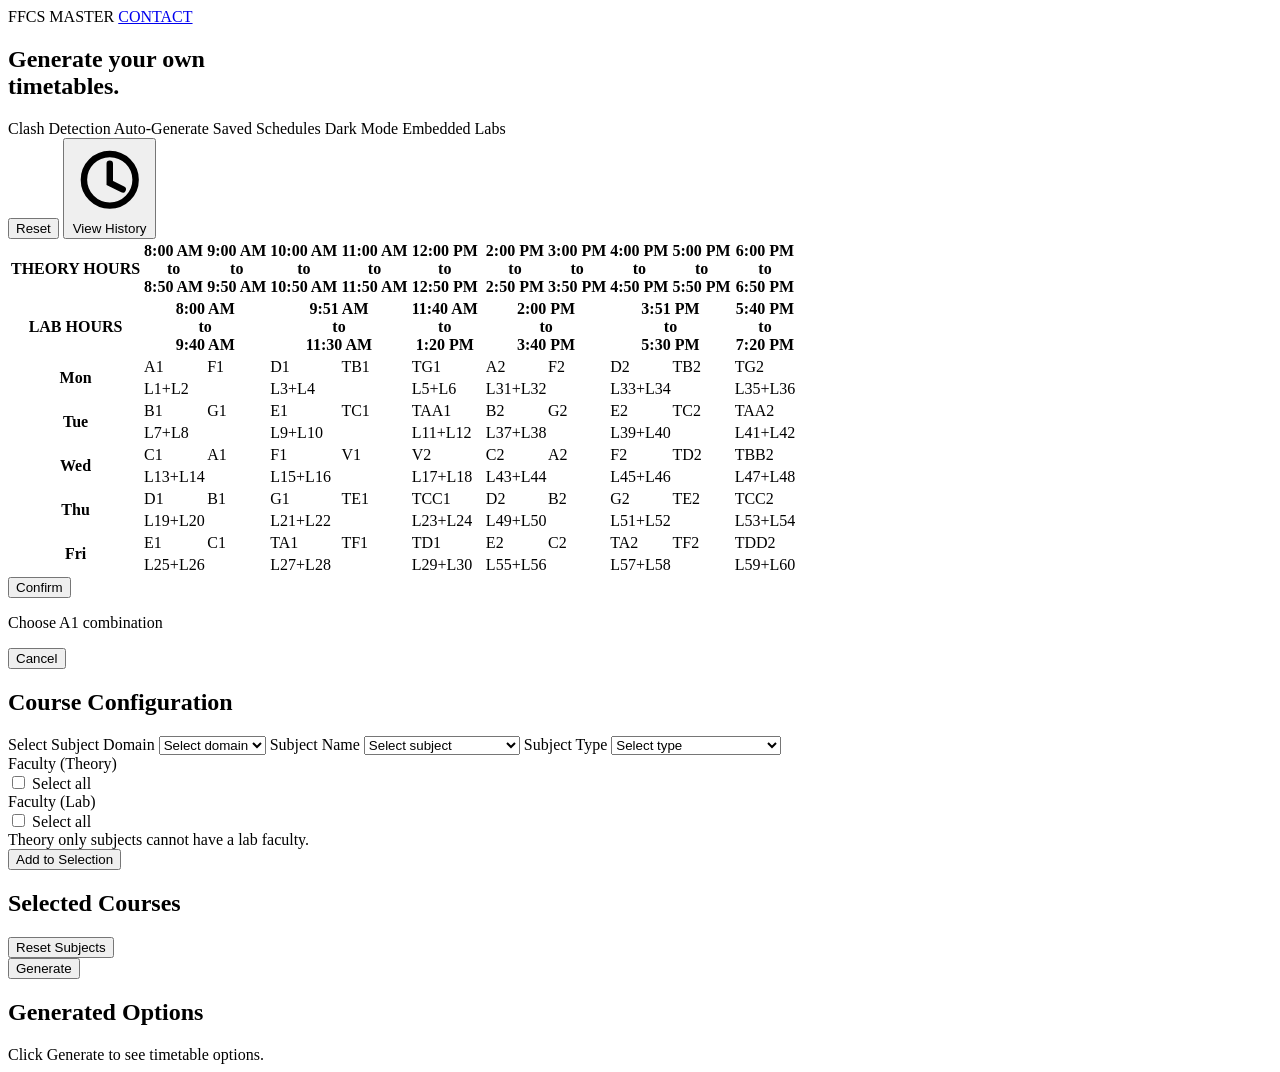
==== frontend/index.html @ deb3bd32 "Add initial HTML structure for timetable page" ====
<!DOCTYPE html>
<html lang="en">
<head>
    <meta charset="UTF-8">
    <meta name="viewport" content="width=device-width, initial-scale=1.0">
    <title>Timetable</title>
    <link rel="stylesheet" href="style.css">
</head>
<body>
    <main class="page">
        <section class="hero">
            <div class="hero-top">
                <span class="hero-brand">FFCS MASTER</span>
                <a class="hero-link" href="#">CONTACT</a>
            </div>
            <div class="hero-content">
                <h1>Generate your own<br>timetables.</h1>
            </div>
            <div class="hero-features">
                <span>Clash Detection</span>
                <span>Auto-Generate</span>
                <span>Saved Schedules</span>
                <span>Dark Mode</span>
                <span>Embedded Labs</span>
            </div>
        </section>
        
        <div class="timetable-section">
            <div class="controls top-controls">
            <button id="resetSelections" type="button">Reset</button>
            <button id="historyButton" type="button" class="history-btn">
                <span class="history-icon" aria-hidden="true">
                    <svg viewBox="0 0 24 24" role="img" aria-hidden="true">
                        <circle cx="12" cy="12" r="8" fill="none" stroke="currentColor" stroke-width="2"></circle>
                        <path d="M12 7v6l4 2" fill="none" stroke="currentColor" stroke-width="2" stroke-linecap="round"></path>
                    </svg>
                </span>
                View History
            </button>
        </div>
        <table class="timetable">
            <tr>
                <th class="day">THEORY HOURS</th>
                <th class="slot">8:00 AM<br>to<br>8:50 AM</th>
                <th class="slot">9:00 AM<br>to<br>9:50 AM</th>
                <th class="slot">10:00 AM<br>to<br>10:50 AM</th>
                <th class="slot">11:00 AM<br>to<br>11:50 AM</th>
                <th class="slot">12:00 PM<br>to<br>12:50 PM</th>
                <th class="break"></th>
                <th class="slot">2:00 PM<br>to<br>2:50 PM</th>
                <th class="slot">3:00 PM<br>to<br>3:50 PM</th>
                <th class="slot">4:00 PM<br>to<br>4:50 PM</th>
                <th class="slot">5:00 PM<br>to<br>5:50 PM</th>
                <th class="slot">6:00 PM<br>to<br>6:50 PM</th>
            </tr>
            <tr>
                <th class="day">LAB HOURS</th>
                <th class="slot" colspan="2">8:00 AM<br>to<br>9:40 AM</th>
                <th class="slot" colspan="2">9:51 AM<br>to<br>11:30 AM</th>
                <th class="slot">11:40 AM<br>to<br>1:20 PM</th>
                <th class="break"></th>
                <th class="slot" colspan="2">2:00 PM<br>to<br>3:40 PM</th>
                <th class="slot" colspan="2">3:51 PM<br>to<br>5:30 PM</th>
                <th class="slot">5:40 PM<br>to<br>7:20 PM</th>
            </tr>
            <tr>
                <th class="day" rowspan="2">Mon</th>
                <td class="slot theory-slot">A1</td>
                <td class="slot theory-slot">F1</td>
                <td class="slot theory-slot">D1</td>
                <td class="slot theory-slot">TB1</td>
                <td class="slot theory-slot">TG1</td>
                <td class="break"></td>
                <td class="slot theory-slot">A2</td>
                <td class="slot theory-slot">F2</td>
                <td class="slot theory-slot">D2</td>
                <td class="slot theory-slot">TB2</td>
                <td class="slot theory-slot">TG2</td>
            </tr>
            <tr>
                <td class="slot lab-slot" colspan="2">L1+L2</td>
                <td class="slot lab-slot" colspan="2">L3+L4</td>
                <td class="slot lab-slot">L5+L6</td>
                <td class="break"></td>
                <td class="slot lab-slot" colspan="2">L31+L32</td>
                <td class="slot lab-slot" colspan="2">L33+L34</td>
                <td class="slot lab-slot">L35+L36</td>
            </tr>
            <tr>
                <th class="day" rowspan="2">Tue</th>
                <td class="slot theory-slot">B1</td>
                <td class="slot theory-slot">G1</td>
                <td class="slot theory-slot">E1</td>
                <td class="slot theory-slot">TC1</td>
                <td class="slot theory-slot">TAA1</td>
                <td class="break"></td>
                <td class="slot theory-slot">B2</td>
                <td class="slot theory-slot">G2</td>
                <td class="slot theory-slot">E2</td>
                <td class="slot theory-slot">TC2</td>
                <td class="slot theory-slot">TAA2</td>
            </tr>
            <tr>
                <td class="slot lab-slot" colspan="2">L7+L8</td>
                <td class="slot lab-slot" colspan="2">L9+L10</td>
                <td class="slot lab-slot">L11+L12</td>
                <td class="break"></td>
                <td class="slot lab-slot" colspan="2">L37+L38</td>
                <td class="slot lab-slot" colspan="2">L39+L40</td>
                <td class="slot lab-slot">L41+L42</td>
            </tr>
            <tr>
                <th class="day" rowspan="2">Wed</th>
                <td class="slot theory-slot">C1</td>
                <td class="slot theory-slot">A1</td>
                <td class="slot theory-slot">F1</td>
                <td class="slot theory-slot">V1</td>
                <td class="slot theory-slot">V2</td>
                <td class="break"></td>
                <td class="slot theory-slot">C2</td>
                <td class="slot theory-slot">A2</td>
                <td class="slot theory-slot">F2</td>
                <td class="slot theory-slot">TD2</td>
                <td class="slot theory-slot">TBB2</td>
            </tr>
            <tr>
                <td class="slot lab-slot" colspan="2">L13+L14</td>
                <td class="slot lab-slot" colspan="2">L15+L16</td>
                <td class="slot lab-slot">L17+L18</td>
                <td class="break"></td>
                <td class="slot lab-slot" colspan="2">L43+L44</td>
                <td class="slot lab-slot" colspan="2">L45+L46</td>
                <td class="slot lab-slot">L47+L48</td>
            </tr>
            <tr>
                <th class="day" rowspan="2">Thu</th>
                <td class="slot theory-slot">D1</td>
                <td class="slot theory-slot">B1</td>
                <td class="slot theory-slot">G1</td>
                <td class="slot theory-slot">TE1</td>
                <td class="slot theory-slot">TCC1</td>
                <td class="break"></td>
                <td class="slot theory-slot">D2</td>
                <td class="slot theory-slot">B2</td>
                <td class="slot theory-slot">G2</td>
                <td class="slot theory-slot">TE2</td>
                <td class="slot theory-slot">TCC2</td>
            </tr>
            <tr>
                <td class="slot lab-slot" colspan="2">L19+L20</td>
                <td class="slot lab-slot" colspan="2">L21+L22</td>
                <td class="slot lab-slot">L23+L24</td>
                <td class="break"></td>
                <td class="slot lab-slot" colspan="2">L49+L50</td>
                <td class="slot lab-slot" colspan="2">L51+L52</td>
                <td class="slot lab-slot">L53+L54</td>
            </tr>
            <tr>
                <th class="day" rowspan="2">Fri</th>
                <td class="slot theory-slot">E1</td>
                <td class="slot theory-slot">C1</td>
                <td class="slot theory-slot">TA1</td>
                <td class="slot theory-slot">TF1</td>
                <td class="slot theory-slot">TD1</td>
                <td class="break"></td>
                <td class="slot theory-slot">E2</td>
                <td class="slot theory-slot">C2</td>
                <td class="slot theory-slot">TA2</td>
                <td class="slot theory-slot">TF2</td>
                <td class="slot theory-slot">TDD2</td>
            </tr>
            <tr>
                <td class="slot lab-slot" colspan="2">L25+L26</td>
                <td class="slot lab-slot" colspan="2">L27+L28</td>
                <td class="slot lab-slot">L29+L30</td>
                <td class="break"></td>
                <td class="slot lab-slot" colspan="2">L55+L56</td>
                <td class="slot lab-slot" colspan="2">L57+L58</td>
                <td class="slot lab-slot">L59+L60</td>
            </tr>
        </table>
        </div>
        <div class="controls">
            <button id="confirmSelections" type="button">Confirm</button>
        </div>
        <div id="slotChoiceMenu" class="slot-choice-menu hidden" aria-hidden="true">
            <p class="slot-choice-title">Choose A1 combination</p>
            <div id="slotChoiceOptions" class="slot-choice-options"></div>
            <button type="button" id="slotChoiceCancel" class="slot-choice-cancel">Cancel</button>
        </div>
        <section class="course-layout">
            <div class="course-panel">
                <h2 class="section-title">Course Configuration</h2>
                <div class="subject-row">
                    <label class="field">
                        <span>Select Subject Domain</span>
                        <select id="subjectDomain">
                            <option value="">Select domain</option>
                            <option value="CSE">SCOPE</option>
                            <!-- <option value="ECE">ECE - Electronics</option>
                            <option value="MATH">MATH - Mathematics</option>
                            <option value="HUM">HUM - Humanities</option> -->
                        </select>
                    </label>
                    <label class="field">
                        <span>Subject Name</span>
                        <select id="subjectName">
                            <option value="">Select subject</option>
                            <option value="Probability">Probability</option>
                            <option value="Computer Architecture">Computer Architecture</option>
                        <option value="MPMC">MPMC</option>
                        <option value="DAA">DAA</option>
                        </select>
                    </label>
                    <label class="field">
                        <span>Subject Type</span>
                        <select id="subjectType">
                            <option value="">Select type</option>
                            <option value="theory">Theory Only</option>
                            <option value="theory_lab">Theory + Lab</option>
                            <option value="integrated">Embedded Theory + Lab</option>
                        </select>
                    </label>
                    <div class="field">
                        <span>Faculty (Theory)</span>
                        <div class="faculty-select">
                            <label class="select-all">
                                <input type="checkbox" id="theorySelectAll">
                                Select all
                            </label>
                            <div id="facultyTheoryList" class="faculty-list"></div>
                        </div>
                    </div>
                    <div class="field">
                        <span>Faculty (Lab)</span>
                        <div class="faculty-select">
                            <label class="select-all">
                                <input type="checkbox" id="labSelectAll">
                                Select all
                            </label>
                            <div id="facultyLabList" class="faculty-list"></div>
                        </div>
                        <span id="labFacultyError" class="field-error hidden">
                            Theory only subjects cannot have a lab faculty.
                        </span>
                    </div>
                </div>
                <div class="controls subject-controls">
                    <button id="saveSubject" type="button">Add to Selection</button>
                </div>
            </div>
            <div class="course-panel">
                <div class="saved-header">
                    <h2 class="section-title">Selected Courses</h2>
                    <button id="resetSubjects" type="button">Reset Subjects</button>
                </div>
                <div id="savedSubjects" class="saved-list"></div>
            </div>
        </section>
        <div class="controls generate-controls">
            <button id="generateOutput" type="button">Generate</button>
        </div>
        <section class="saved-section">
            <h2 class="section-title">Generated Options</h2>
            <div id="generatedCombos" class="generated-list">
                <div class="generated-card">Click Generate to see timetable options.</div>
            </div>
        </section>
    </main>
    <script src="script.js"></script>
</body>
</html>
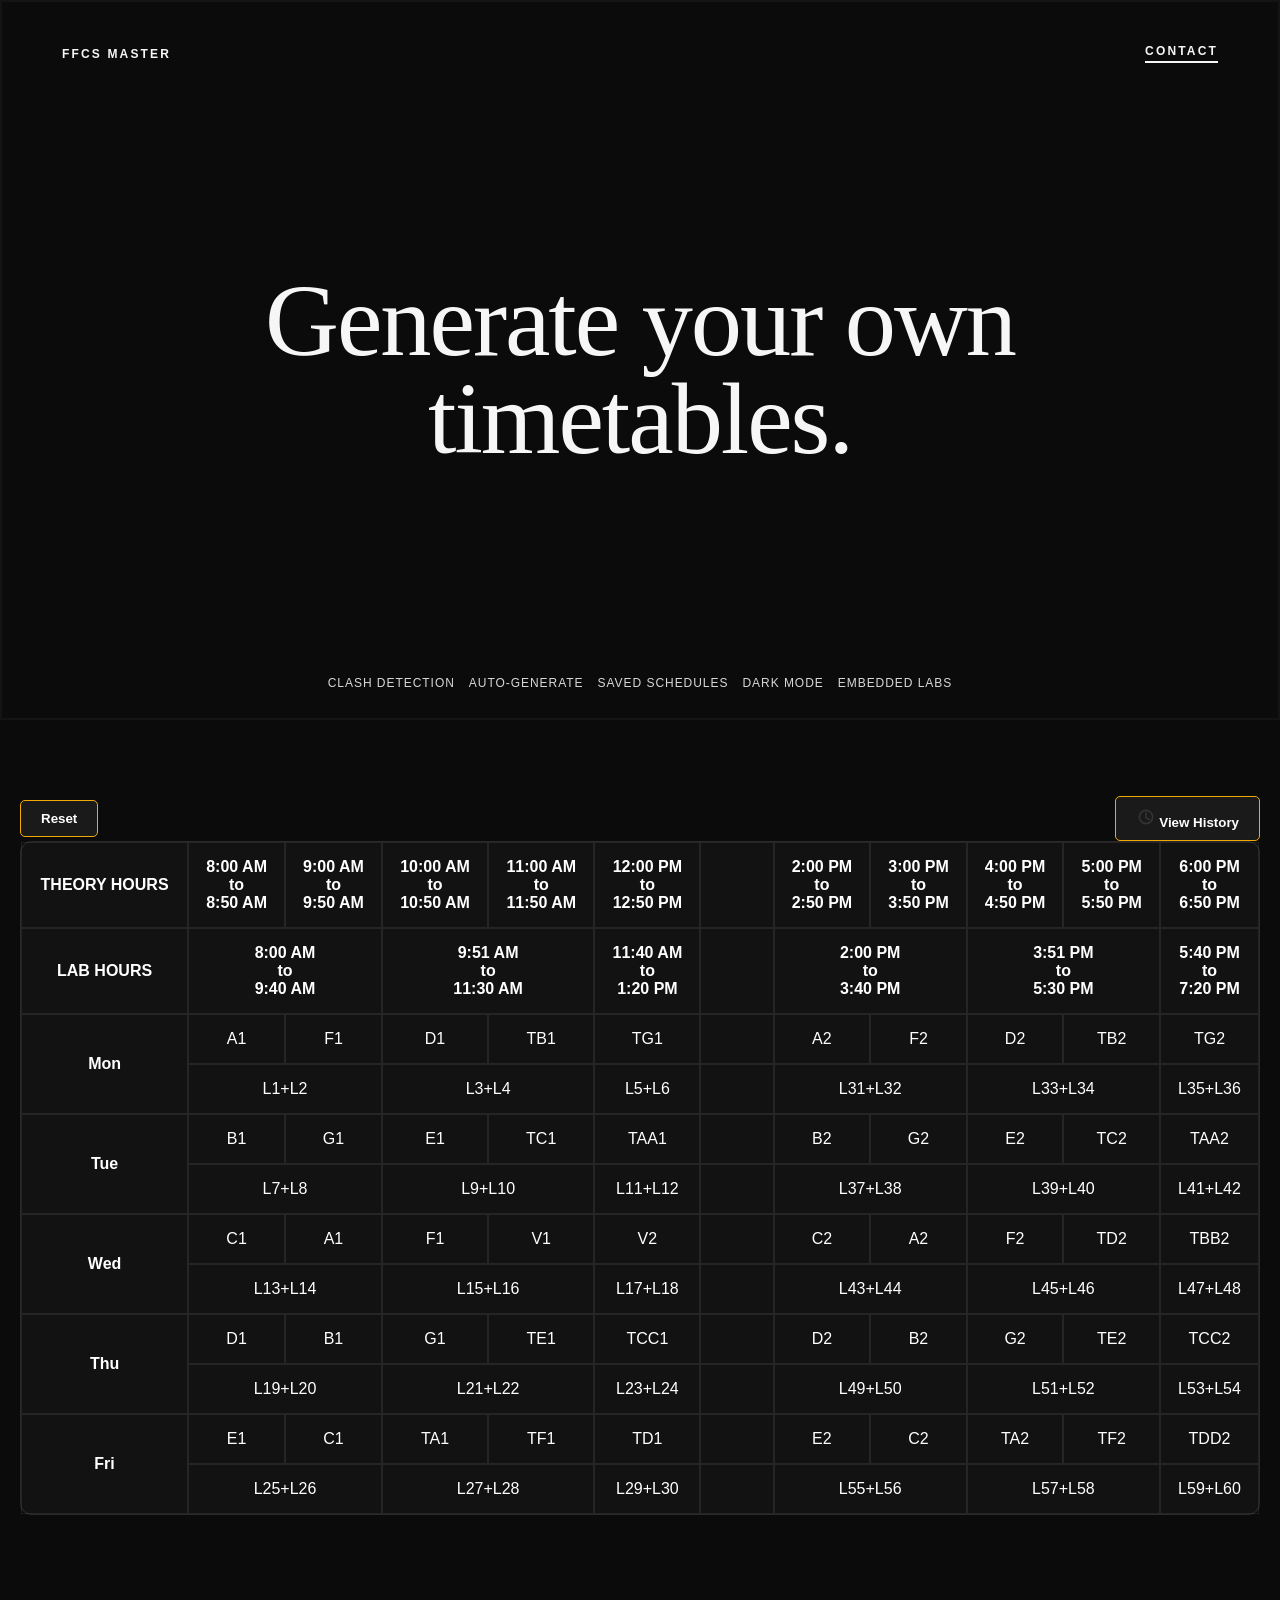
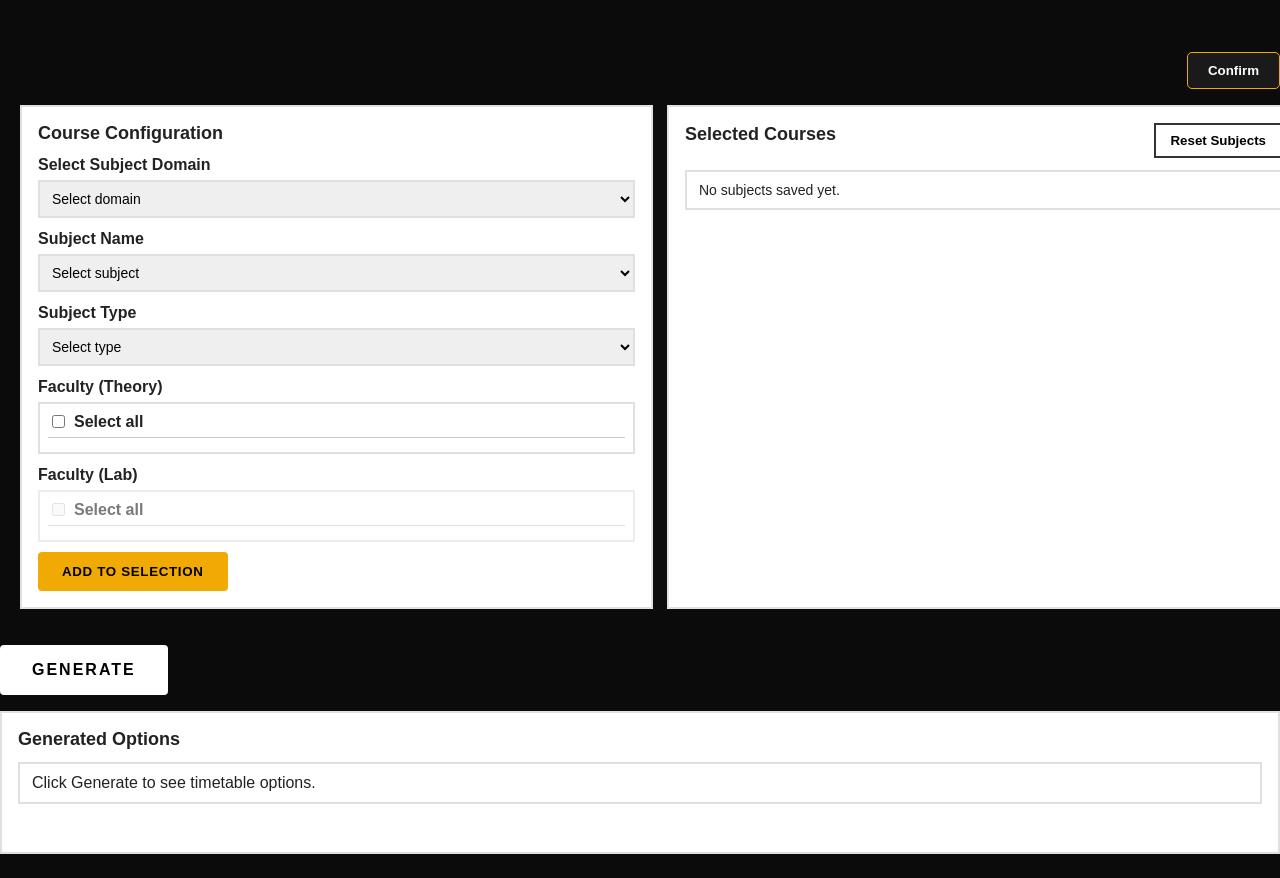
==== commit 6ce022a1: "Add files via upload" ====
--- a/frontend/index.html
+++ b/frontend/index.html
@@ -1,43 +1,43 @@
-<!DOCTYPE html>
-<html lang="en">
-<head>
-    <meta charset="UTF-8">
-    <meta name="viewport" content="width=device-width, initial-scale=1.0">
-    <title>Timetable</title>
-    <link rel="stylesheet" href="style.css">
-</head>
-<body>
-    <main class="page">
-        <section class="hero">
-            <div class="hero-top">
-                <span class="hero-brand">FFCS MASTER</span>
-                <a class="hero-link" href="#">CONTACT</a>
-            </div>
-            <div class="hero-content">
-                <h1>Generate your own<br>timetables.</h1>
-            </div>
-            <div class="hero-features">
-                <span>Clash Detection</span>
-                <span>Auto-Generate</span>
-                <span>Saved Schedules</span>
-                <span>Dark Mode</span>
-                <span>Embedded Labs</span>
-            </div>
-        </section>
-        
-        <div class="timetable-section">
-            <div class="controls top-controls">
-            <button id="resetSelections" type="button">Reset</button>
-            <button id="historyButton" type="button" class="history-btn">
-                <span class="history-icon" aria-hidden="true">
-                    <svg viewBox="0 0 24 24" role="img" aria-hidden="true">
-                        <circle cx="12" cy="12" r="8" fill="none" stroke="currentColor" stroke-width="2"></circle>
-                        <path d="M12 7v6l4 2" fill="none" stroke="currentColor" stroke-width="2" stroke-linecap="round"></path>
-                    </svg>
-                </span>
-                View History
-            </button>
-        </div>
+<!DOCTYPE html>
+<html lang="en">
+<head>
+    <meta charset="UTF-8">
+    <meta name="viewport" content="width=device-width, initial-scale=1.0">
+    <title>Timetable</title>
+    <link rel="stylesheet" href="style.css">
+</head>
+<body>
+    <main class="page">
+        <section class="hero">
+            <div class="hero-top">
+                <span class="hero-brand">FFCS MASTER</span>
+                <a class="hero-link" href="#">CONTACT</a>
+            </div>
+            <div class="hero-content">
+                <h1>Generate your own<br>timetables.</h1>
+            </div>
+            <div class="hero-features">
+                <span>Clash Detection</span>
+                <span>Auto-Generate</span>
+                <span>Saved Schedules</span>
+                <span>Dark Mode</span>
+                <span>Embedded Labs</span>
+            </div>
+        </section>
+        
+        <div class="timetable-section">
+            <div class="controls top-controls">
+            <button id="resetSelections" type="button">Reset</button>
+            <button id="historyButton" type="button" class="history-btn">
+                <span class="history-icon" aria-hidden="true">
+                    <svg viewBox="0 0 24 24" role="img" aria-hidden="true">
+                        <circle cx="12" cy="12" r="8" fill="none" stroke="currentColor" stroke-width="2"></circle>
+                        <path d="M12 7v6l4 2" fill="none" stroke="currentColor" stroke-width="2" stroke-linecap="round"></path>
+                    </svg>
+                </span>
+                View History
+            </button>
+        </div>
         <table class="timetable">
             <tr>
                 <th class="day">THEORY HOURS</th>
@@ -63,210 +63,210 @@
                 <th class="slot" colspan="2">3:51 PM<br>to<br>5:30 PM</th>
                 <th class="slot">5:40 PM<br>to<br>7:20 PM</th>
             </tr>
-            <tr>
-                <th class="day" rowspan="2">Mon</th>
-                <td class="slot theory-slot">A1</td>
-                <td class="slot theory-slot">F1</td>
-                <td class="slot theory-slot">D1</td>
-                <td class="slot theory-slot">TB1</td>
-                <td class="slot theory-slot">TG1</td>
-                <td class="break"></td>
-                <td class="slot theory-slot">A2</td>
-                <td class="slot theory-slot">F2</td>
-                <td class="slot theory-slot">D2</td>
-                <td class="slot theory-slot">TB2</td>
-                <td class="slot theory-slot">TG2</td>
-            </tr>
-            <tr>
-                <td class="slot lab-slot" colspan="2">L1+L2</td>
-                <td class="slot lab-slot" colspan="2">L3+L4</td>
-                <td class="slot lab-slot">L5+L6</td>
-                <td class="break"></td>
-                <td class="slot lab-slot" colspan="2">L31+L32</td>
-                <td class="slot lab-slot" colspan="2">L33+L34</td>
-                <td class="slot lab-slot">L35+L36</td>
-            </tr>
-            <tr>
-                <th class="day" rowspan="2">Tue</th>
-                <td class="slot theory-slot">B1</td>
-                <td class="slot theory-slot">G1</td>
-                <td class="slot theory-slot">E1</td>
-                <td class="slot theory-slot">TC1</td>
-                <td class="slot theory-slot">TAA1</td>
-                <td class="break"></td>
-                <td class="slot theory-slot">B2</td>
-                <td class="slot theory-slot">G2</td>
-                <td class="slot theory-slot">E2</td>
-                <td class="slot theory-slot">TC2</td>
-                <td class="slot theory-slot">TAA2</td>
-            </tr>
-            <tr>
-                <td class="slot lab-slot" colspan="2">L7+L8</td>
-                <td class="slot lab-slot" colspan="2">L9+L10</td>
-                <td class="slot lab-slot">L11+L12</td>
-                <td class="break"></td>
-                <td class="slot lab-slot" colspan="2">L37+L38</td>
-                <td class="slot lab-slot" colspan="2">L39+L40</td>
-                <td class="slot lab-slot">L41+L42</td>
-            </tr>
-            <tr>
-                <th class="day" rowspan="2">Wed</th>
-                <td class="slot theory-slot">C1</td>
-                <td class="slot theory-slot">A1</td>
-                <td class="slot theory-slot">F1</td>
-                <td class="slot theory-slot">V1</td>
-                <td class="slot theory-slot">V2</td>
-                <td class="break"></td>
-                <td class="slot theory-slot">C2</td>
-                <td class="slot theory-slot">A2</td>
-                <td class="slot theory-slot">F2</td>
-                <td class="slot theory-slot">TD2</td>
-                <td class="slot theory-slot">TBB2</td>
-            </tr>
-            <tr>
-                <td class="slot lab-slot" colspan="2">L13+L14</td>
-                <td class="slot lab-slot" colspan="2">L15+L16</td>
-                <td class="slot lab-slot">L17+L18</td>
-                <td class="break"></td>
-                <td class="slot lab-slot" colspan="2">L43+L44</td>
-                <td class="slot lab-slot" colspan="2">L45+L46</td>
-                <td class="slot lab-slot">L47+L48</td>
-            </tr>
-            <tr>
-                <th class="day" rowspan="2">Thu</th>
-                <td class="slot theory-slot">D1</td>
-                <td class="slot theory-slot">B1</td>
-                <td class="slot theory-slot">G1</td>
-                <td class="slot theory-slot">TE1</td>
-                <td class="slot theory-slot">TCC1</td>
-                <td class="break"></td>
-                <td class="slot theory-slot">D2</td>
-                <td class="slot theory-slot">B2</td>
-                <td class="slot theory-slot">G2</td>
-                <td class="slot theory-slot">TE2</td>
-                <td class="slot theory-slot">TCC2</td>
-            </tr>
-            <tr>
-                <td class="slot lab-slot" colspan="2">L19+L20</td>
-                <td class="slot lab-slot" colspan="2">L21+L22</td>
-                <td class="slot lab-slot">L23+L24</td>
-                <td class="break"></td>
-                <td class="slot lab-slot" colspan="2">L49+L50</td>
-                <td class="slot lab-slot" colspan="2">L51+L52</td>
-                <td class="slot lab-slot">L53+L54</td>
-            </tr>
-            <tr>
-                <th class="day" rowspan="2">Fri</th>
-                <td class="slot theory-slot">E1</td>
-                <td class="slot theory-slot">C1</td>
-                <td class="slot theory-slot">TA1</td>
-                <td class="slot theory-slot">TF1</td>
-                <td class="slot theory-slot">TD1</td>
-                <td class="break"></td>
-                <td class="slot theory-slot">E2</td>
-                <td class="slot theory-slot">C2</td>
-                <td class="slot theory-slot">TA2</td>
-                <td class="slot theory-slot">TF2</td>
-                <td class="slot theory-slot">TDD2</td>
-            </tr>
-            <tr>
-                <td class="slot lab-slot" colspan="2">L25+L26</td>
-                <td class="slot lab-slot" colspan="2">L27+L28</td>
-                <td class="slot lab-slot">L29+L30</td>
-                <td class="break"></td>
-                <td class="slot lab-slot" colspan="2">L55+L56</td>
-                <td class="slot lab-slot" colspan="2">L57+L58</td>
-                <td class="slot lab-slot">L59+L60</td>
-            </tr>
-        </table>
-        </div>
-        <div class="controls">
-            <button id="confirmSelections" type="button">Confirm</button>
-        </div>
-        <div id="slotChoiceMenu" class="slot-choice-menu hidden" aria-hidden="true">
-            <p class="slot-choice-title">Choose A1 combination</p>
-            <div id="slotChoiceOptions" class="slot-choice-options"></div>
-            <button type="button" id="slotChoiceCancel" class="slot-choice-cancel">Cancel</button>
-        </div>
-        <section class="course-layout">
-            <div class="course-panel">
-                <h2 class="section-title">Course Configuration</h2>
-                <div class="subject-row">
-                    <label class="field">
-                        <span>Select Subject Domain</span>
-                        <select id="subjectDomain">
-                            <option value="">Select domain</option>
-                            <option value="CSE">SCOPE</option>
-                            <!-- <option value="ECE">ECE - Electronics</option>
-                            <option value="MATH">MATH - Mathematics</option>
-                            <option value="HUM">HUM - Humanities</option> -->
-                        </select>
-                    </label>
-                    <label class="field">
-                        <span>Subject Name</span>
-                        <select id="subjectName">
-                            <option value="">Select subject</option>
-                            <option value="Probability">Probability</option>
-                            <option value="Computer Architecture">Computer Architecture</option>
-                        <option value="MPMC">MPMC</option>
-                        <option value="DAA">DAA</option>
-                        </select>
-                    </label>
-                    <label class="field">
-                        <span>Subject Type</span>
-                        <select id="subjectType">
-                            <option value="">Select type</option>
-                            <option value="theory">Theory Only</option>
-                            <option value="theory_lab">Theory + Lab</option>
-                            <option value="integrated">Embedded Theory + Lab</option>
-                        </select>
-                    </label>
-                    <div class="field">
-                        <span>Faculty (Theory)</span>
-                        <div class="faculty-select">
-                            <label class="select-all">
-                                <input type="checkbox" id="theorySelectAll">
-                                Select all
-                            </label>
-                            <div id="facultyTheoryList" class="faculty-list"></div>
-                        </div>
-                    </div>
-                    <div class="field">
-                        <span>Faculty (Lab)</span>
-                        <div class="faculty-select">
-                            <label class="select-all">
-                                <input type="checkbox" id="labSelectAll">
-                                Select all
-                            </label>
-                            <div id="facultyLabList" class="faculty-list"></div>
-                        </div>
-                        <span id="labFacultyError" class="field-error hidden">
-                            Theory only subjects cannot have a lab faculty.
-                        </span>
-                    </div>
-                </div>
-                <div class="controls subject-controls">
-                    <button id="saveSubject" type="button">Add to Selection</button>
-                </div>
-            </div>
-            <div class="course-panel">
-                <div class="saved-header">
-                    <h2 class="section-title">Selected Courses</h2>
-                    <button id="resetSubjects" type="button">Reset Subjects</button>
-                </div>
-                <div id="savedSubjects" class="saved-list"></div>
-            </div>
-        </section>
-        <div class="controls generate-controls">
-            <button id="generateOutput" type="button">Generate</button>
-        </div>
-        <section class="saved-section">
-            <h2 class="section-title">Generated Options</h2>
-            <div id="generatedCombos" class="generated-list">
-                <div class="generated-card">Click Generate to see timetable options.</div>
-            </div>
-        </section>
-    </main>
-    <script src="script.js"></script>
-</body>
-</html>
+            <tr>
+                <th class="day" rowspan="2">Mon</th>
+                <td class="slot theory-slot">A1</td>
+                <td class="slot theory-slot">F1</td>
+                <td class="slot theory-slot">D1</td>
+                <td class="slot theory-slot">TB1</td>
+                <td class="slot theory-slot">TG1</td>
+                <td class="break"></td>
+                <td class="slot theory-slot">A2</td>
+                <td class="slot theory-slot">F2</td>
+                <td class="slot theory-slot">D2</td>
+                <td class="slot theory-slot">TB2</td>
+                <td class="slot theory-slot">TG2</td>
+            </tr>
+            <tr>
+                <td class="slot lab-slot" colspan="2">L1+L2</td>
+                <td class="slot lab-slot" colspan="2">L3+L4</td>
+                <td class="slot lab-slot">L5+L6</td>
+                <td class="break"></td>
+                <td class="slot lab-slot" colspan="2">L31+L32</td>
+                <td class="slot lab-slot" colspan="2">L33+L34</td>
+                <td class="slot lab-slot">L35+L36</td>
+            </tr>
+            <tr>
+                <th class="day" rowspan="2">Tue</th>
+                <td class="slot theory-slot">B1</td>
+                <td class="slot theory-slot">G1</td>
+                <td class="slot theory-slot">E1</td>
+                <td class="slot theory-slot">TC1</td>
+                <td class="slot theory-slot">TAA1</td>
+                <td class="break"></td>
+                <td class="slot theory-slot">B2</td>
+                <td class="slot theory-slot">G2</td>
+                <td class="slot theory-slot">E2</td>
+                <td class="slot theory-slot">TC2</td>
+                <td class="slot theory-slot">TAA2</td>
+            </tr>
+            <tr>
+                <td class="slot lab-slot" colspan="2">L7+L8</td>
+                <td class="slot lab-slot" colspan="2">L9+L10</td>
+                <td class="slot lab-slot">L11+L12</td>
+                <td class="break"></td>
+                <td class="slot lab-slot" colspan="2">L37+L38</td>
+                <td class="slot lab-slot" colspan="2">L39+L40</td>
+                <td class="slot lab-slot">L41+L42</td>
+            </tr>
+            <tr>
+                <th class="day" rowspan="2">Wed</th>
+                <td class="slot theory-slot">C1</td>
+                <td class="slot theory-slot">A1</td>
+                <td class="slot theory-slot">F1</td>
+                <td class="slot theory-slot">V1</td>
+                <td class="slot theory-slot">V2</td>
+                <td class="break"></td>
+                <td class="slot theory-slot">C2</td>
+                <td class="slot theory-slot">A2</td>
+                <td class="slot theory-slot">F2</td>
+                <td class="slot theory-slot">TD2</td>
+                <td class="slot theory-slot">TBB2</td>
+            </tr>
+            <tr>
+                <td class="slot lab-slot" colspan="2">L13+L14</td>
+                <td class="slot lab-slot" colspan="2">L15+L16</td>
+                <td class="slot lab-slot">L17+L18</td>
+                <td class="break"></td>
+                <td class="slot lab-slot" colspan="2">L43+L44</td>
+                <td class="slot lab-slot" colspan="2">L45+L46</td>
+                <td class="slot lab-slot">L47+L48</td>
+            </tr>
+            <tr>
+                <th class="day" rowspan="2">Thu</th>
+                <td class="slot theory-slot">D1</td>
+                <td class="slot theory-slot">B1</td>
+                <td class="slot theory-slot">G1</td>
+                <td class="slot theory-slot">TE1</td>
+                <td class="slot theory-slot">TCC1</td>
+                <td class="break"></td>
+                <td class="slot theory-slot">D2</td>
+                <td class="slot theory-slot">B2</td>
+                <td class="slot theory-slot">G2</td>
+                <td class="slot theory-slot">TE2</td>
+                <td class="slot theory-slot">TCC2</td>
+            </tr>
+            <tr>
+                <td class="slot lab-slot" colspan="2">L19+L20</td>
+                <td class="slot lab-slot" colspan="2">L21+L22</td>
+                <td class="slot lab-slot">L23+L24</td>
+                <td class="break"></td>
+                <td class="slot lab-slot" colspan="2">L49+L50</td>
+                <td class="slot lab-slot" colspan="2">L51+L52</td>
+                <td class="slot lab-slot">L53+L54</td>
+            </tr>
+            <tr>
+                <th class="day" rowspan="2">Fri</th>
+                <td class="slot theory-slot">E1</td>
+                <td class="slot theory-slot">C1</td>
+                <td class="slot theory-slot">TA1</td>
+                <td class="slot theory-slot">TF1</td>
+                <td class="slot theory-slot">TD1</td>
+                <td class="break"></td>
+                <td class="slot theory-slot">E2</td>
+                <td class="slot theory-slot">C2</td>
+                <td class="slot theory-slot">TA2</td>
+                <td class="slot theory-slot">TF2</td>
+                <td class="slot theory-slot">TDD2</td>
+            </tr>
+            <tr>
+                <td class="slot lab-slot" colspan="2">L25+L26</td>
+                <td class="slot lab-slot" colspan="2">L27+L28</td>
+                <td class="slot lab-slot">L29+L30</td>
+                <td class="break"></td>
+                <td class="slot lab-slot" colspan="2">L55+L56</td>
+                <td class="slot lab-slot" colspan="2">L57+L58</td>
+                <td class="slot lab-slot">L59+L60</td>
+            </tr>
+        </table>
+        </div>
+        <div class="controls">
+            <button id="confirmSelections" type="button">Confirm</button>
+        </div>
+        <div id="slotChoiceMenu" class="slot-choice-menu hidden" aria-hidden="true">
+            <p class="slot-choice-title">Choose A1 combination</p>
+            <div id="slotChoiceOptions" class="slot-choice-options"></div>
+            <button type="button" id="slotChoiceCancel" class="slot-choice-cancel">Cancel</button>
+        </div>
+        <section class="course-layout">
+            <div class="course-panel">
+                <h2 class="section-title">Course Configuration</h2>
+                <div class="subject-row">
+                    <label class="field">
+                        <span>Select Subject Domain</span>
+                        <select id="subjectDomain">
+                            <option value="">Select domain</option>
+                            <option value="CSE">SCOPE</option>
+                            <!-- <option value="ECE">ECE - Electronics</option>
+                            <option value="MATH">MATH - Mathematics</option>
+                            <option value="HUM">HUM - Humanities</option> -->
+                        </select>
+                    </label>
+                    <label class="field">
+                        <span>Subject Name</span>
+                        <select id="subjectName">
+                            <option value="">Select subject</option>
+                            <option value="Probability">Probability</option>
+                            <option value="Computer Architecture">Computer Architecture</option>
+                        <option value="MPMC">MPMC</option>
+                        <option value="DAA">DAA</option>
+                        </select>
+                    </label>
+                    <label class="field">
+                        <span>Subject Type</span>
+                        <select id="subjectType">
+                            <option value="">Select type</option>
+                            <option value="theory">Theory Only</option>
+                            <option value="theory_lab">Theory + Lab</option>
+                            <option value="integrated">Embedded Theory + Lab</option>
+                        </select>
+                    </label>
+                    <div class="field">
+                        <span>Faculty (Theory)</span>
+                        <div class="faculty-select">
+                            <label class="select-all">
+                                <input type="checkbox" id="theorySelectAll">
+                                Select all
+                            </label>
+                            <div id="facultyTheoryList" class="faculty-list"></div>
+                        </div>
+                    </div>
+                    <div class="field">
+                        <span>Faculty (Lab)</span>
+                        <div class="faculty-select">
+                            <label class="select-all">
+                                <input type="checkbox" id="labSelectAll">
+                                Select all
+                            </label>
+                            <div id="facultyLabList" class="faculty-list"></div>
+                        </div>
+                        <span id="labFacultyError" class="field-error hidden">
+                            Theory only subjects cannot have a lab faculty.
+                        </span>
+                    </div>
+                </div>
+                <div class="controls subject-controls">
+                    <button id="saveSubject" type="button">Add to Selection</button>
+                </div>
+            </div>
+            <div class="course-panel">
+                <div class="saved-header">
+                    <h2 class="section-title">Selected Courses</h2>
+                    <button id="resetSubjects" type="button">Reset Subjects</button>
+                </div>
+                <div id="savedSubjects" class="saved-list"></div>
+            </div>
+        </section>
+        <div class="controls generate-controls">
+            <button id="generateOutput" type="button">Generate</button>
+        </div>
+        <section class="saved-section">
+            <h2 class="section-title">Generated Options</h2>
+            <div id="generatedCombos" class="generated-list">
+                <div class="generated-card">Click Generate to see timetable options.</div>
+            </div>
+        </section>
+    </main>
+    <script src="script.js"></script>
+</body>
+</html>
--- a/frontend/style.css
+++ b/frontend/style.css
@@ -0,0 +1,609 @@
+:root {
+    --border: #e0e0e0;
+    --page-bg: #ffffff;
+    --day-bg: #ffffff;
+    --group-bg: #ffffff;
+    --theory-bg: #ffffff;
+    --lab-bg: #ffffff;
+    --break-bg: #ffffff;
+    --text: #222222;
+    --selected: #f1aa03;
+}
+
+* {
+    box-sizing: border-box;
+}
+
+body {
+    margin: 0;
+    font-family: "Inter", 'Segoe UI', Roboto, sans-serif;
+    color: var(--text);
+    background: var(--page-bg);
+}
+
+.page {
+    padding: 0 0px 24px;
+    display: flex;
+    flex-direction: column;
+    align-items: stretch;
+    gap: 16px;
+    background: #0b0b0b;
+}
+
+.hero {
+    width: 100%;
+    max-width: 100%;
+    background: #0b0b0b;
+    color: #f6f6f6;
+    border: 2px solid #141414;
+    padding: 42px 60px 28px;
+    display: grid;
+    gap: 24px;
+    text-align: center;
+    min-height: 80vh;
+    align-content: space-between;
+}
+
+.hero-top {
+    display: flex;
+    justify-content: space-between;
+    align-items: center;
+    font-size: 12px;
+    letter-spacing: 0.18em;
+    text-transform: uppercase;
+    color: #f6f6f6;
+}
+
+.hero-brand {
+    font-weight: 700;
+}
+
+.hero-link {
+    color: inherit;
+    text-decoration: none;
+    border-bottom: 2px solid currentColor;
+    padding-bottom: 3px;
+    font-weight: 600;
+}
+
+.hero-content h1 {
+    margin: 0;
+    font-family: "Georgia", "Times New Roman", serif;
+    font-size: clamp(48px, 8vw, 104px);
+    line-height: 0.95;
+    font-weight: 400;
+    letter-spacing: -0.02em;
+}
+
+.hero-features {
+    display: flex;
+    flex-wrap: wrap;
+    justify-content: center;
+    gap: 14px;
+    font-size: 12px;
+    letter-spacing: 0.08em;
+    text-transform: uppercase;
+    color: #d8d8d8;
+}
+
+.subject-section {
+    width: 100%;
+    max-width: 1400px;
+    background: #ffffff;
+    border: 2px solid var(--border);
+    padding: 16px;
+    margin-left: 20px;
+    margin-right: 20px;
+}
+
+.course-layout {
+    width: 100%;
+    max-width: 1400px;
+    display: grid;
+    grid-template-columns: minmax(320px, 1fr) minmax(320px, 1fr);
+    gap: 14px;
+    margin-left: 20px;
+    margin-right: 20px;
+}
+
+.course-panel {
+    background: #ffffff;
+    border: 2px solid var(--border);
+    padding: 16px;
+}
+
+.course-panel .subject-row {
+    grid-template-columns: 1fr;
+}
+
+.course-panel .field select {
+    width: 100%;
+}
+
+.faculty-select {
+    display: flex;
+    flex-direction: column;
+    gap: 6px;
+    border: 2px solid var(--border);
+    padding: 8px;
+    background: #ffffff;
+}
+
+.faculty-list {
+    max-height: 140px;
+    overflow-y: auto;
+    border-top: 1px solid #cccccc;
+    padding-top: 6px;
+    display: grid;
+    gap: 6px;
+}
+
+.faculty-option {
+    display: flex;
+    align-items: center;
+    gap: 6px;
+    font-weight: 500;
+}
+
+.select-all {
+    display: flex;
+    align-items: center;
+    gap: 6px;
+    font-weight: 600;
+}
+
+.faculty-select.disabled {
+    opacity: 0.6;
+}
+
+.course-panel .controls {
+    width: 100%;
+    justify-content: flex-start;
+}
+
+.saved-list .saved-card-content {
+    grid-template-columns: 140px 1fr;
+}
+
+.section-title {
+    margin: 0 0 12px;
+    font-size: 18px;
+}
+
+.subject-row,
+.faculty-row {
+    display: grid;
+    grid-template-columns: repeat(2, minmax(220px, 1fr));
+    gap: 12px;
+}
+
+.field {
+    display: flex;
+    flex-direction: column;
+    gap: 6px;
+    font-weight: 600;
+}
+
+.field select,
+.field textarea {
+    border: 2px solid var(--border);
+    padding: 8px;
+    font-family: "Trebuchet MS", Arial, sans-serif;
+    font-size: 14px;
+}
+
+.field textarea:disabled {
+    background: #efefef;
+    color: #666666;
+}
+
+.field-error {
+    font-size: 12px;
+    color: #b00020;
+    font-weight: 600;
+    margin-top: 4px;
+}
+
+.field select.error {
+    border-color: #b00020;
+}
+
+.hidden {
+    display: none;
+}
+
+.controls {
+    width: 100%;
+    max-width: 1400px;
+    display: flex;
+    justify-content: flex-end;
+}
+
+.top-controls {
+    justify-content: space-between;
+    align-items: center;
+    gap: 12px;
+}
+.top-controls button, .controls button {
+    background: transparent;
+    color: #f6f6f6;
+    border: 1px solid rgba(255, 255, 255, 0.3);
+    border-radius: 4px;
+    transition: all 0.3s ease;
+}
+.subject-controls {
+    justify-content: flex-start;
+    margin-top: 10px;
+}
+.top-controls button:hover {
+    background: #f6f6f6;
+    color: #000;
+}
+#resetSelections, #historyButton, #confirmSelections {
+    background: #1a1a1a;
+    color: white;
+    border: 1px solid #f1aa03; /* Neon border to match theme */
+    padding: 10px 20px;
+    border-radius: 5px;
+    cursor: pointer;
+    font-weight: 600;
+    transition: 0.3s;
+}
+
+.history-btn:hover {
+    background: #efefef;
+}
+
+.history-icon {
+    display: inline-flex;
+    width: 20px;
+    height: 20px;
+    color: #333333;
+}
+
+.history-icon svg {
+    width: 100%;
+    height: 100%;
+}
+
+#resetSelections:hover,
+#confirmSelections:hover {
+    background: #efefef;
+}
+
+#saveSubject {
+    background: #f1aa03; /* Cyber Amber */
+    color: #000000;      /* Black text for contrast */
+    border: none;
+    padding: 12px 24px;
+    font-weight: 700;
+    text-transform: uppercase;
+    letter-spacing: 0.05em;
+    cursor: pointer;
+    transition: all 0.2s ease;
+    width: auto;
+}
+
+#saveSubject:hover {
+    background: #ffffff;
+    box-shadow: 0 0 15px rgba(241, 170, 3, 0.4);
+}
+
+.saved-section {
+    width: 100%;
+    max-width: 1400px;
+    background: #ffffff;
+    border: 2px solid var(--border);
+    padding: 16px;
+}
+
+.saved-header {
+    display: flex;
+    justify-content: space-between;
+    align-items: center;
+    gap: 10px;
+    margin-bottom: 12px;
+}
+
+.history-actions {
+    display: inline-flex;
+    gap: 8px;
+}
+
+#clearHistory,
+#backHome {
+    background: #ffffff;
+    border: 2px solid #333333;
+    padding: 8px 14px;
+    font-weight: 700;
+    cursor: pointer;
+}
+
+#clearHistory:hover,
+#backHome:hover {
+    background: #efefef;
+}
+
+#resetSubjects {
+    background: #ffffff;
+    border: 2px solid #333333;
+    padding: 8px 14px;
+    font-weight: 700;
+    cursor: pointer;
+}
+
+#resetSubjects:hover {
+    background: #efefef;
+}
+
+.saved-list {
+    display: flex;
+    flex-direction: column;
+    gap: 10px;
+}
+
+.generate-controls {
+    justify-content: flex-start;
+    gap: 10px;
+}
+
+.generate-controls #generateOutput {
+    background: #ffffff; /* Pure white to stand out on dark background */
+    color: #000000;
+    border: none;
+    padding: 16px 32px;
+    font-weight: 800;
+    font-size: 16px;
+    text-transform: uppercase;
+    letter-spacing: 2px;
+    cursor: pointer;
+    transition: all 0.3s ease;
+    margin-top: 20px;
+}
+
+.generate-controls #generateOutput:hover {
+    background: #f1aa03; /* Swaps to Amber on hover */
+    transform: translateY(-2px);
+    box-shadow: 0 5px 20px rgba(255, 255, 255, 0.2);
+}
+
+.slot-choice-menu {
+    position: absolute;
+    z-index: 50;
+    background: #ffffff;
+    border: 2px solid var(--border);
+    padding: 10px;
+    display: flex;
+    flex-direction: column;
+    gap: 8px;
+    min-width: 210px;
+    box-shadow: 0 8px 20px rgba(0, 0, 0, 0.15);
+}
+
+.slot-choice-menu.hidden {
+    display: none;
+}
+
+.slot-choice-title {
+    margin: 0;
+    font-weight: 700;
+    font-size: 14px;
+}
+
+.slot-choice-options {
+    display: flex;
+    flex-direction: column;
+    gap: 8px;
+}
+
+.slot-choice-btn,
+.slot-choice-cancel {
+    background: #ffffff;
+    border: 2px solid #333333;
+    padding: 7px 10px;
+    font-weight: 700;
+    cursor: pointer;
+    text-align: left;
+}
+
+.slot-choice-btn:hover,
+.slot-choice-cancel:hover {
+    background: #efefef;
+}
+
+.saved-card {
+    border: 2px solid var(--border);
+    padding: 10px 12px;
+    display: flex;
+    justify-content: space-between;
+    align-items: flex-start;
+    gap: 12px;
+    font-size: 14px;
+}
+
+.saved-card-content {
+    display: grid;
+    grid-template-columns: 160px 1fr;
+    gap: 6px 12px;
+}
+
+.saved-card strong {
+    font-weight: 700;
+}
+
+.delete-subject-btn {
+    background: #ffffff;
+    border: 2px solid #333333;
+    padding: 6px 12px;
+    font-weight: 700;
+    cursor: pointer;
+}
+
+.delete-subject-btn:hover {
+    background: #efefef;
+}
+
+.generated-list {
+    display: grid;
+    grid-auto-flow: column;
+    grid-auto-columns: minmax(280px, 1fr);
+    grid-template-rows: repeat(3, auto);
+    gap: 12px;
+    overflow-x: auto;
+    padding-bottom: 8px;
+}
+
+.generated-card {
+    border: 2px solid var(--border);
+    padding: 10px 12px;
+    background: #ffffff;
+    min-width: 280px;
+}
+
+.generated-title {
+    margin: 0 0 6px;
+    font-size: 15px;
+    font-weight: 700;
+}
+
+.generated-line {
+    margin: 4px 0;
+    font-size: 14px;
+}
+
+.generated-item {
+    border-top: 1px dashed var(--border);
+    padding-top: 8px;
+    margin-top: 8px;
+    display: grid;
+    gap: 6px;
+    font-size: 13px;
+}
+
+.generated-row {
+    display: grid;
+    grid-template-columns: 140px 1fr;
+    gap: 8px;
+}
+
+.timetable-section {
+    background-color: #0b0b0b; 
+    padding: 60px 20px;
+    min-height: 100vh;
+}
+
+.timetable {
+
+    background: rgba(255, 255, 255, 0.03) !important; /* Very faint white tint */
+    border: 1px solid rgba(255, 255, 255, 0.1);
+    border-radius: 12px;
+    border-collapse: separate;
+    border-spacing: 0;
+    width: 100%;
+    color: #ffffff; /* Forces text to be white */
+
+}
+.timetable td, .timetable th {
+    border: 1px solid rgba(255, 255, 255, 0.08) !important;
+    padding: 15px;
+    background: transparent !important; /* Removes the "white block" look */
+    color: #ffffff !important;
+    text-align: center;
+}
+.timetable th.corner {
+    background: var(--group-bg);
+    min-width: 70px;
+}
+
+.timetable th.group {
+    background: #ffffff;
+    padding: 25px 10px; /* Extra height for the main headers */
+    font-weight: 700;
+    text-transform: uppercase;
+}
+
+.timetable th.break-head {
+    background: var(--group-bg);
+    font-weight: 700;
+    min-width: 70px;
+}
+
+.timetable th.day {
+    background: var(--day-bg);
+    font-weight: 700;
+    min-width: 70px;
+}
+.timetable td.selected {
+    background: #f1aa03 !important; 
+    color: #000000 !important;
+    font-weight: bold;
+    box-shadow: 0 0 15px rgba(181, 247, 58, 0.4);
+}
+.timetable td.break {
+    background: var(--break-bg);
+    min-width: 70px;
+}
+
+.timetable td.slot {
+    cursor: pointer;
+    transition: background 0.15s ease-in-out;
+}
+
+.timetable td.theory-slot {
+    background: var(--theory-bg);
+}
+
+.timetable td.lab-slot {
+    background: var(--lab-bg);
+}
+
+.timetable td.slot.selected {
+    background: #f1aa03!important; 
+    color: #000;
+    font-weight: 700;
+    box-shadow: 0 0 15px rgba(181, 247, 58, 0.3);
+}
+
+.timetable td.slot.disabled {
+    background: #e0e0e0;
+    color: #6b6b6b;
+    cursor: not-allowed;
+}
+
+
+@media (max-width: 1100px) {
+    .page {
+        padding: 0 0 16px;
+    }
+
+    .hero {
+        padding: 24px 18px;
+        min-height: 70vh;
+    }
+
+    .hero-top {
+        flex-direction: column;
+        gap: 10px;
+    }
+
+    .saved-header {
+        flex-direction: column;
+        align-items: flex-start;
+    }
+
+    .saved-card {
+        flex-direction: column;
+    }
+
+    .subject-row,
+    .faculty-row {
+        grid-template-columns: 1fr;
+    }
+
+    .timetable th,
+    .timetable td {
+        padding: 8px 6px;
+        min-width: 60px;
+        font-size: 12px;
+    }
+}
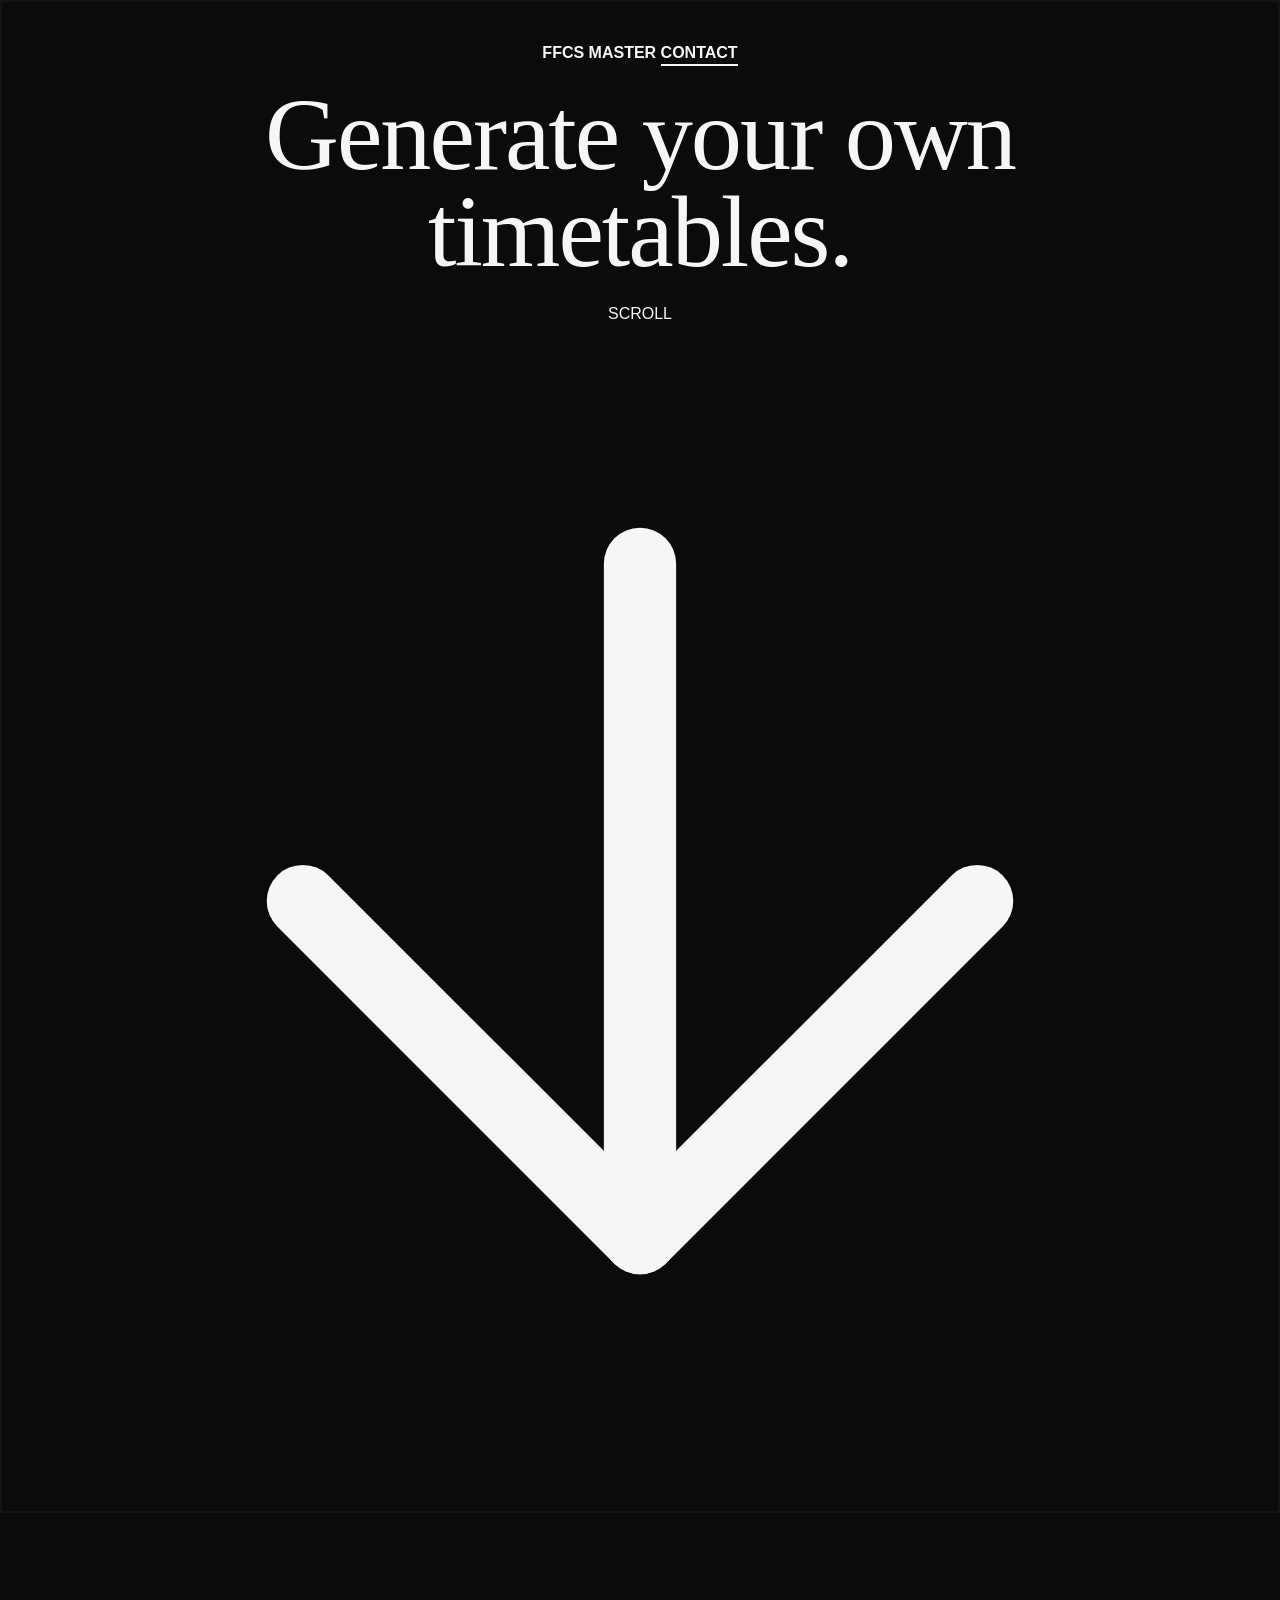
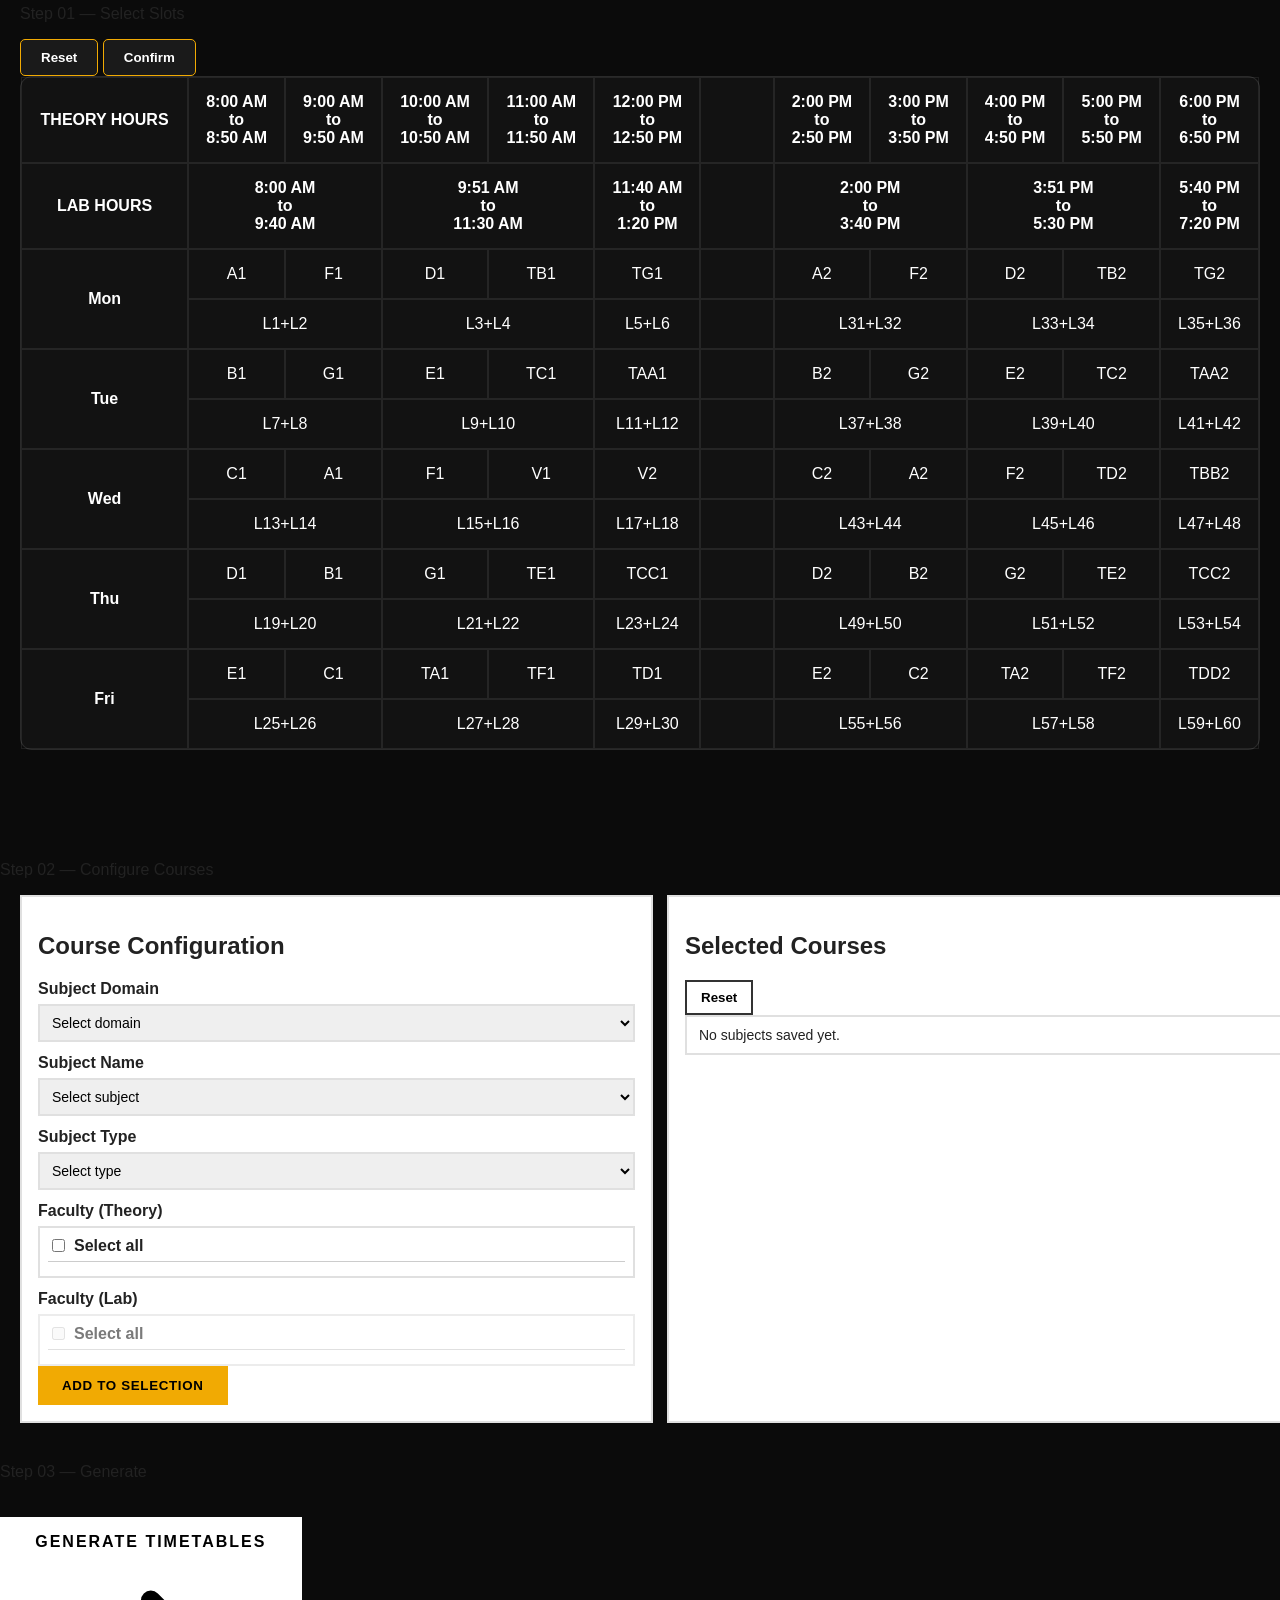
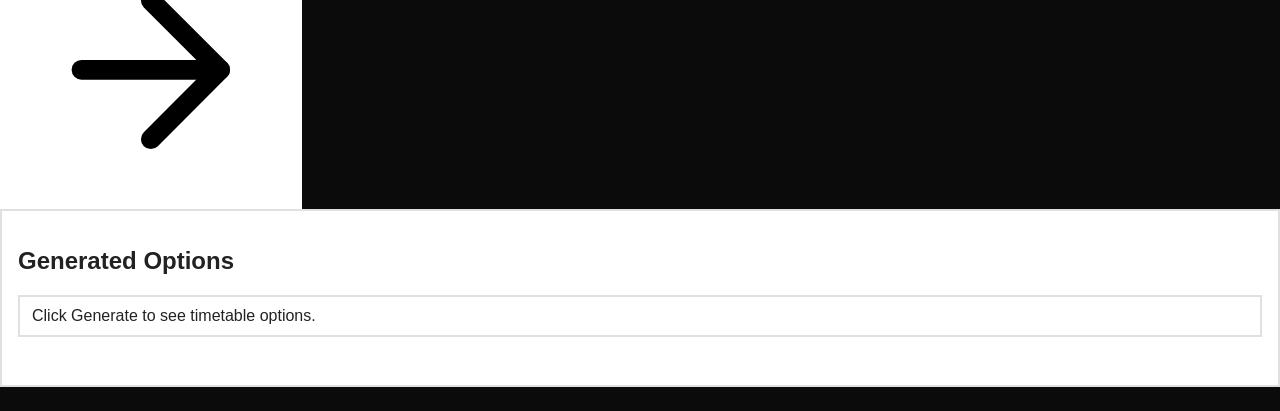
==== commit 72ce7845: "Update index.html" ====
--- a/frontend/index.html
+++ b/frontend/index.html
@@ -3,270 +3,299 @@
 <head>
     <meta charset="UTF-8">
     <meta name="viewport" content="width=device-width, initial-scale=1.0">
-    <title>Timetable</title>
+    <title>FFCS Master</title>
     <link rel="stylesheet" href="style.css">
+    <link rel="preconnect" href="https://fonts.googleapis.com">
+    <link rel="preconnect" href="https://fonts.gstatic.com" crossorigin>
+    <link href="https://fonts.googleapis.com/css2?family=EB+Garamond:ital,wght@0,400;0,500;1,400&family=Syne:wght@400;600;700&display=swap" rel="stylesheet">
 </head>
 <body>
     <main class="page">
+
+        <!-- ═══ HERO — full viewport ═══ -->
         <section class="hero">
-            <div class="hero-top">
+            <nav class="hero-nav">
                 <span class="hero-brand">FFCS MASTER</span>
                 <a class="hero-link" href="#">CONTACT</a>
-            </div>
+            </nav>
             <div class="hero-content">
                 <h1>Generate your own<br>timetables.</h1>
             </div>
-            <div class="hero-features">
-                <span>Clash Detection</span>
-                <span>Auto-Generate</span>
-                <span>Saved Schedules</span>
-                <span>Dark Mode</span>
-                <span>Embedded Labs</span>
+            <div class="hero-scroll" id="scrollCta" aria-label="Scroll to timetable">
+                <span class="scroll-label">SCROLL</span>
+                <div class="scroll-arrow">
+                    <svg viewBox="0 0 24 24" fill="none" stroke="currentColor" stroke-width="1.5" stroke-linecap="round" stroke-linejoin="round">
+                        <line x1="12" y1="5" x2="12" y2="19"/>
+                        <polyline points="19 12 12 19 5 12"/>
+                    </svg>
+                </div>
             </div>
         </section>
-        
-        <div class="timetable-section">
-            <div class="controls top-controls">
-            <button id="resetSelections" type="button">Reset</button>
-            <button id="historyButton" type="button" class="history-btn">
-                <span class="history-icon" aria-hidden="true">
-                    <svg viewBox="0 0 24 24" role="img" aria-hidden="true">
-                        <circle cx="12" cy="12" r="8" fill="none" stroke="currentColor" stroke-width="2"></circle>
-                        <path d="M12 7v6l4 2" fill="none" stroke="currentColor" stroke-width="2" stroke-linecap="round"></path>
-                    </svg>
-                </span>
-                View History
-            </button>
+
+        <!-- ═══ TIMETABLE SECTION ═══ -->
+        <div class="timetable-section" id="timetableSection">
+            <div class="section-header">
+                <p class="section-eyebrow">Step 01 — Select Slots</p>
+                <div class="top-controls">
+                    <button id="resetSelections" type="button">Reset</button>
+                    <button id="confirmSelections" type="button">Confirm</button>
+                </div>
+            </div>
+            <div class="timetable-scroll-wrapper">
+                <table class="timetable">
+                    <thead>
+                        <tr>
+                            <th class="day">THEORY HOURS</th>
+                            <th class="slot">8:00 AM<br>to<br>8:50 AM</th>
+                            <th class="slot">9:00 AM<br>to<br>9:50 AM</th>
+                            <th class="slot">10:00 AM<br>to<br>10:50 AM</th>
+                            <th class="slot">11:00 AM<br>to<br>11:50 AM</th>
+                            <th class="slot">12:00 PM<br>to<br>12:50 PM</th>
+                            <th class="break"></th>
+                            <th class="slot">2:00 PM<br>to<br>2:50 PM</th>
+                            <th class="slot">3:00 PM<br>to<br>3:50 PM</th>
+                            <th class="slot">4:00 PM<br>to<br>4:50 PM</th>
+                            <th class="slot">5:00 PM<br>to<br>5:50 PM</th>
+                            <th class="slot">6:00 PM<br>to<br>6:50 PM</th>
+                        </tr>
+                        <tr>
+                            <th class="day">LAB HOURS</th>
+                            <th class="slot" colspan="2">8:00 AM<br>to<br>9:40 AM</th>
+                            <th class="slot" colspan="2">9:51 AM<br>to<br>11:30 AM</th>
+                            <th class="slot">11:40 AM<br>to<br>1:20 PM</th>
+                            <th class="break"></th>
+                            <th class="slot" colspan="2">2:00 PM<br>to<br>3:40 PM</th>
+                            <th class="slot" colspan="2">3:51 PM<br>to<br>5:30 PM</th>
+                            <th class="slot">5:40 PM<br>to<br>7:20 PM</th>
+                        </tr>
+                    </thead>
+                    <tbody>
+                        <tr>
+                            <th class="day" rowspan="2">Mon</th>
+                            <td class="slot theory-slot">A1</td>
+                            <td class="slot theory-slot">F1</td>
+                            <td class="slot theory-slot">D1</td>
+                            <td class="slot theory-slot">TB1</td>
+                            <td class="slot theory-slot">TG1</td>
+                            <td class="break"></td>
+                            <td class="slot theory-slot">A2</td>
+                            <td class="slot theory-slot">F2</td>
+                            <td class="slot theory-slot">D2</td>
+                            <td class="slot theory-slot">TB2</td>
+                            <td class="slot theory-slot">TG2</td>
+                        </tr>
+                        <tr>
+                            <td class="slot lab-slot" colspan="2">L1+L2</td>
+                            <td class="slot lab-slot" colspan="2">L3+L4</td>
+                            <td class="slot lab-slot">L5+L6</td>
+                            <td class="break"></td>
+                            <td class="slot lab-slot" colspan="2">L31+L32</td>
+                            <td class="slot lab-slot" colspan="2">L33+L34</td>
+                            <td class="slot lab-slot">L35+L36</td>
+                        </tr>
+                        <tr>
+                            <th class="day" rowspan="2">Tue</th>
+                            <td class="slot theory-slot">B1</td>
+                            <td class="slot theory-slot">G1</td>
+                            <td class="slot theory-slot">E1</td>
+                            <td class="slot theory-slot">TC1</td>
+                            <td class="slot theory-slot">TAA1</td>
+                            <td class="break"></td>
+                            <td class="slot theory-slot">B2</td>
+                            <td class="slot theory-slot">G2</td>
+                            <td class="slot theory-slot">E2</td>
+                            <td class="slot theory-slot">TC2</td>
+                            <td class="slot theory-slot">TAA2</td>
+                        </tr>
+                        <tr>
+                            <td class="slot lab-slot" colspan="2">L7+L8</td>
+                            <td class="slot lab-slot" colspan="2">L9+L10</td>
+                            <td class="slot lab-slot">L11+L12</td>
+                            <td class="break"></td>
+                            <td class="slot lab-slot" colspan="2">L37+L38</td>
+                            <td class="slot lab-slot" colspan="2">L39+L40</td>
+                            <td class="slot lab-slot">L41+L42</td>
+                        </tr>
+                        <tr>
+                            <th class="day" rowspan="2">Wed</th>
+                            <td class="slot theory-slot">C1</td>
+                            <td class="slot theory-slot">A1</td>
+                            <td class="slot theory-slot">F1</td>
+                            <td class="slot theory-slot">V1</td>
+                            <td class="slot theory-slot">V2</td>
+                            <td class="break"></td>
+                            <td class="slot theory-slot">C2</td>
+                            <td class="slot theory-slot">A2</td>
+                            <td class="slot theory-slot">F2</td>
+                            <td class="slot theory-slot">TD2</td>
+                            <td class="slot theory-slot">TBB2</td>
+                        </tr>
+                        <tr>
+                            <td class="slot lab-slot" colspan="2">L13+L14</td>
+                            <td class="slot lab-slot" colspan="2">L15+L16</td>
+                            <td class="slot lab-slot">L17+L18</td>
+                            <td class="break"></td>
+                            <td class="slot lab-slot" colspan="2">L43+L44</td>
+                            <td class="slot lab-slot" colspan="2">L45+L46</td>
+                            <td class="slot lab-slot">L47+L48</td>
+                        </tr>
+                        <tr>
+                            <th class="day" rowspan="2">Thu</th>
+                            <td class="slot theory-slot">D1</td>
+                            <td class="slot theory-slot">B1</td>
+                            <td class="slot theory-slot">G1</td>
+                            <td class="slot theory-slot">TE1</td>
+                            <td class="slot theory-slot">TCC1</td>
+                            <td class="break"></td>
+                            <td class="slot theory-slot">D2</td>
+                            <td class="slot theory-slot">B2</td>
+                            <td class="slot theory-slot">G2</td>
+                            <td class="slot theory-slot">TE2</td>
+                            <td class="slot theory-slot">TCC2</td>
+                        </tr>
+                        <tr>
+                            <td class="slot lab-slot" colspan="2">L19+L20</td>
+                            <td class="slot lab-slot" colspan="2">L21+L22</td>
+                            <td class="slot lab-slot">L23+L24</td>
+                            <td class="break"></td>
+                            <td class="slot lab-slot" colspan="2">L49+L50</td>
+                            <td class="slot lab-slot" colspan="2">L51+L52</td>
+                            <td class="slot lab-slot">L53+L54</td>
+                        </tr>
+                        <tr>
+                            <th class="day" rowspan="2">Fri</th>
+                            <td class="slot theory-slot">E1</td>
+                            <td class="slot theory-slot">C1</td>
+                            <td class="slot theory-slot">TA1</td>
+                            <td class="slot theory-slot">TF1</td>
+                            <td class="slot theory-slot">TD1</td>
+                            <td class="break"></td>
+                            <td class="slot theory-slot">E2</td>
+                            <td class="slot theory-slot">C2</td>
+                            <td class="slot theory-slot">TA2</td>
+                            <td class="slot theory-slot">TF2</td>
+                            <td class="slot theory-slot">TDD2</td>
+                        </tr>
+                        <tr>
+                            <td class="slot lab-slot" colspan="2">L25+L26</td>
+                            <td class="slot lab-slot" colspan="2">L27+L28</td>
+                            <td class="slot lab-slot">L29+L30</td>
+                            <td class="break"></td>
+                            <td class="slot lab-slot" colspan="2">L55+L56</td>
+                            <td class="slot lab-slot" colspan="2">L57+L58</td>
+                            <td class="slot lab-slot">L59+L60</td>
+                        </tr>
+                    </tbody>
+                </table>
+            </div>
         </div>
-        <table class="timetable">
-            <tr>
-                <th class="day">THEORY HOURS</th>
-                <th class="slot">8:00 AM<br>to<br>8:50 AM</th>
-                <th class="slot">9:00 AM<br>to<br>9:50 AM</th>
-                <th class="slot">10:00 AM<br>to<br>10:50 AM</th>
-                <th class="slot">11:00 AM<br>to<br>11:50 AM</th>
-                <th class="slot">12:00 PM<br>to<br>12:50 PM</th>
-                <th class="break"></th>
-                <th class="slot">2:00 PM<br>to<br>2:50 PM</th>
-                <th class="slot">3:00 PM<br>to<br>3:50 PM</th>
-                <th class="slot">4:00 PM<br>to<br>4:50 PM</th>
-                <th class="slot">5:00 PM<br>to<br>5:50 PM</th>
-                <th class="slot">6:00 PM<br>to<br>6:50 PM</th>
-            </tr>
-            <tr>
-                <th class="day">LAB HOURS</th>
-                <th class="slot" colspan="2">8:00 AM<br>to<br>9:40 AM</th>
-                <th class="slot" colspan="2">9:51 AM<br>to<br>11:30 AM</th>
-                <th class="slot">11:40 AM<br>to<br>1:20 PM</th>
-                <th class="break"></th>
-                <th class="slot" colspan="2">2:00 PM<br>to<br>3:40 PM</th>
-                <th class="slot" colspan="2">3:51 PM<br>to<br>5:30 PM</th>
-                <th class="slot">5:40 PM<br>to<br>7:20 PM</th>
-            </tr>
-            <tr>
-                <th class="day" rowspan="2">Mon</th>
-                <td class="slot theory-slot">A1</td>
-                <td class="slot theory-slot">F1</td>
-                <td class="slot theory-slot">D1</td>
-                <td class="slot theory-slot">TB1</td>
-                <td class="slot theory-slot">TG1</td>
-                <td class="break"></td>
-                <td class="slot theory-slot">A2</td>
-                <td class="slot theory-slot">F2</td>
-                <td class="slot theory-slot">D2</td>
-                <td class="slot theory-slot">TB2</td>
-                <td class="slot theory-slot">TG2</td>
-            </tr>
-            <tr>
-                <td class="slot lab-slot" colspan="2">L1+L2</td>
-                <td class="slot lab-slot" colspan="2">L3+L4</td>
-                <td class="slot lab-slot">L5+L6</td>
-                <td class="break"></td>
-                <td class="slot lab-slot" colspan="2">L31+L32</td>
-                <td class="slot lab-slot" colspan="2">L33+L34</td>
-                <td class="slot lab-slot">L35+L36</td>
-            </tr>
-            <tr>
-                <th class="day" rowspan="2">Tue</th>
-                <td class="slot theory-slot">B1</td>
-                <td class="slot theory-slot">G1</td>
-                <td class="slot theory-slot">E1</td>
-                <td class="slot theory-slot">TC1</td>
-                <td class="slot theory-slot">TAA1</td>
-                <td class="break"></td>
-                <td class="slot theory-slot">B2</td>
-                <td class="slot theory-slot">G2</td>
-                <td class="slot theory-slot">E2</td>
-                <td class="slot theory-slot">TC2</td>
-                <td class="slot theory-slot">TAA2</td>
-            </tr>
-            <tr>
-                <td class="slot lab-slot" colspan="2">L7+L8</td>
-                <td class="slot lab-slot" colspan="2">L9+L10</td>
-                <td class="slot lab-slot">L11+L12</td>
-                <td class="break"></td>
-                <td class="slot lab-slot" colspan="2">L37+L38</td>
-                <td class="slot lab-slot" colspan="2">L39+L40</td>
-                <td class="slot lab-slot">L41+L42</td>
-            </tr>
-            <tr>
-                <th class="day" rowspan="2">Wed</th>
-                <td class="slot theory-slot">C1</td>
-                <td class="slot theory-slot">A1</td>
-                <td class="slot theory-slot">F1</td>
-                <td class="slot theory-slot">V1</td>
-                <td class="slot theory-slot">V2</td>
-                <td class="break"></td>
-                <td class="slot theory-slot">C2</td>
-                <td class="slot theory-slot">A2</td>
-                <td class="slot theory-slot">F2</td>
-                <td class="slot theory-slot">TD2</td>
-                <td class="slot theory-slot">TBB2</td>
-            </tr>
-            <tr>
-                <td class="slot lab-slot" colspan="2">L13+L14</td>
-                <td class="slot lab-slot" colspan="2">L15+L16</td>
-                <td class="slot lab-slot">L17+L18</td>
-                <td class="break"></td>
-                <td class="slot lab-slot" colspan="2">L43+L44</td>
-                <td class="slot lab-slot" colspan="2">L45+L46</td>
-                <td class="slot lab-slot">L47+L48</td>
-            </tr>
-            <tr>
-                <th class="day" rowspan="2">Thu</th>
-                <td class="slot theory-slot">D1</td>
-                <td class="slot theory-slot">B1</td>
-                <td class="slot theory-slot">G1</td>
-                <td class="slot theory-slot">TE1</td>
-                <td class="slot theory-slot">TCC1</td>
-                <td class="break"></td>
-                <td class="slot theory-slot">D2</td>
-                <td class="slot theory-slot">B2</td>
-                <td class="slot theory-slot">G2</td>
-                <td class="slot theory-slot">TE2</td>
-                <td class="slot theory-slot">TCC2</td>
-            </tr>
-            <tr>
-                <td class="slot lab-slot" colspan="2">L19+L20</td>
-                <td class="slot lab-slot" colspan="2">L21+L22</td>
-                <td class="slot lab-slot">L23+L24</td>
-                <td class="break"></td>
-                <td class="slot lab-slot" colspan="2">L49+L50</td>
-                <td class="slot lab-slot" colspan="2">L51+L52</td>
-                <td class="slot lab-slot">L53+L54</td>
-            </tr>
-            <tr>
-                <th class="day" rowspan="2">Fri</th>
-                <td class="slot theory-slot">E1</td>
-                <td class="slot theory-slot">C1</td>
-                <td class="slot theory-slot">TA1</td>
-                <td class="slot theory-slot">TF1</td>
-                <td class="slot theory-slot">TD1</td>
-                <td class="break"></td>
-                <td class="slot theory-slot">E2</td>
-                <td class="slot theory-slot">C2</td>
-                <td class="slot theory-slot">TA2</td>
-                <td class="slot theory-slot">TF2</td>
-                <td class="slot theory-slot">TDD2</td>
-            </tr>
-            <tr>
-                <td class="slot lab-slot" colspan="2">L25+L26</td>
-                <td class="slot lab-slot" colspan="2">L27+L28</td>
-                <td class="slot lab-slot">L29+L30</td>
-                <td class="break"></td>
-                <td class="slot lab-slot" colspan="2">L55+L56</td>
-                <td class="slot lab-slot" colspan="2">L57+L58</td>
-                <td class="slot lab-slot">L59+L60</td>
-            </tr>
-        </table>
-        </div>
-        <div class="controls">
-            <button id="confirmSelections" type="button">Confirm</button>
-        </div>
+
+        <!-- Slot bundle popup -->
         <div id="slotChoiceMenu" class="slot-choice-menu hidden" aria-hidden="true">
             <p class="slot-choice-title">Choose A1 combination</p>
             <div id="slotChoiceOptions" class="slot-choice-options"></div>
             <button type="button" id="slotChoiceCancel" class="slot-choice-cancel">Cancel</button>
         </div>
-        <section class="course-layout">
-            <div class="course-panel">
-                <h2 class="section-title">Course Configuration</h2>
-                <div class="subject-row">
-                    <label class="field">
-                        <span>Select Subject Domain</span>
-                        <select id="subjectDomain">
-                            <option value="">Select domain</option>
-                            <option value="CSE">SCOPE</option>
-                            <!-- <option value="ECE">ECE - Electronics</option>
-                            <option value="MATH">MATH - Mathematics</option>
-                            <option value="HUM">HUM - Humanities</option> -->
-                        </select>
-                    </label>
-                    <label class="field">
-                        <span>Subject Name</span>
-                        <select id="subjectName">
-                            <option value="">Select subject</option>
-                            <option value="Probability">Probability</option>
-                            <option value="Computer Architecture">Computer Architecture</option>
-                        <option value="MPMC">MPMC</option>
-                        <option value="DAA">DAA</option>
-                        </select>
-                    </label>
-                    <label class="field">
-                        <span>Subject Type</span>
-                        <select id="subjectType">
-                            <option value="">Select type</option>
-                            <option value="theory">Theory Only</option>
-                            <option value="theory_lab">Theory + Lab</option>
-                            <option value="integrated">Embedded Theory + Lab</option>
-                        </select>
-                    </label>
-                    <div class="field">
-                        <span>Faculty (Theory)</span>
-                        <div class="faculty-select">
-                            <label class="select-all">
-                                <input type="checkbox" id="theorySelectAll">
-                                Select all
-                            </label>
-                            <div id="facultyTheoryList" class="faculty-list"></div>
+
+        <!-- ═══ COURSE CONFIGURATION ═══ -->
+        <div class="content-wrapper">
+            <p class="section-eyebrow">Step 02 — Configure Courses</p>
+            <section class="course-layout">
+                <div class="course-panel">
+                    <h2 class="panel-title">Course Configuration</h2>
+                    <div class="subject-row">
+                        <label class="field">
+                            <span class="field-label">Subject Domain</span>
+                            <select id="subjectDomain">
+                                <option value="">Select domain</option>
+                                <option value="CSE">SCOPE</option>
+                            </select>
+                        </label>
+                        <label class="field">
+                            <span class="field-label">Subject Name</span>
+                            <select id="subjectName">
+                                <option value="">Select subject</option>
+                                <option value="Probability">Probability</option>
+                                <option value="Computer Architecture">Computer Architecture</option>
+                                <option value="MPMC">MPMC</option>
+                                <option value="DAA">DAA</option>
+                            </select>
+                        </label>
+                        <label class="field">
+                            <span class="field-label">Subject Type</span>
+                            <select id="subjectType">
+                                <option value="">Select type</option>
+                                <option value="theory">Theory Only</option>
+                                <option value="theory_lab">Theory + Lab</option>
+                                <option value="integrated">Embedded Theory + Lab</option>
+                            </select>
+                        </label>
+                        <div class="field">
+                            <span class="field-label">Faculty (Theory)</span>
+                            <div class="faculty-select">
+                                <label class="select-all">
+                                    <input type="checkbox" id="theorySelectAll">
+                                    Select all
+                                </label>
+                                <div id="facultyTheoryList" class="faculty-list"></div>
+                            </div>
+                        </div>
+                        <div class="field">
+                            <span class="field-label">Faculty (Lab)</span>
+                            <div class="faculty-select">
+                                <label class="select-all">
+                                    <input type="checkbox" id="labSelectAll">
+                                    Select all
+                                </label>
+                                <div id="facultyLabList" class="faculty-list"></div>
+                            </div>
+                            <span id="labFacultyError" class="field-error hidden">
+                                Theory only subjects cannot have a lab faculty.
+                            </span>
                         </div>
                     </div>
-                    <div class="field">
-                        <span>Faculty (Lab)</span>
-                        <div class="faculty-select">
-                            <label class="select-all">
-                                <input type="checkbox" id="labSelectAll">
-                                Select all
-                            </label>
-                            <div id="facultyLabList" class="faculty-list"></div>
-                        </div>
-                        <span id="labFacultyError" class="field-error hidden">
-                            Theory only subjects cannot have a lab faculty.
-                        </span>
+                    <div class="panel-footer">
+                        <button id="saveSubject" type="button">Add to Selection</button>
                     </div>
                 </div>
-                <div class="controls subject-controls">
-                    <button id="saveSubject" type="button">Add to Selection</button>
-                </div>
-            </div>
-            <div class="course-panel">
-                <div class="saved-header">
-                    <h2 class="section-title">Selected Courses</h2>
-                    <button id="resetSubjects" type="button">Reset Subjects</button>
-                </div>
-                <div id="savedSubjects" class="saved-list"></div>
-            </div>
-        </section>
-        <div class="controls generate-controls">
-            <button id="generateOutput" type="button">Generate</button>
+
+                <div class="course-panel">
+                    <div class="panel-title-row">
+                        <h2 class="panel-title">Selected Courses</h2>
+                        <button id="resetSubjects" type="button" class="btn-ghost">Reset</button>
+                    </div>
+                    <div id="savedSubjects" class="saved-list"></div>
+                </div>
+            </section>
+
+            <!-- ═══ GENERATE ═══ -->
+            <p class="section-eyebrow" style="margin-top:40px;">Step 03 — Generate</p>
+            <div class="generate-controls">
+                <button id="generateOutput" type="button">
+                    <span>Generate Timetables</span>
+                    <svg viewBox="0 0 24 24" fill="none" stroke="currentColor" stroke-width="2" stroke-linecap="round" stroke-linejoin="round"><line x1="5" y1="12" x2="19" y2="12"/><polyline points="12 5 19 12 12 19"/></svg>
+                </button>
+            </div>
+
+            <!-- ═══ GENERATED OPTIONS ═══ -->
+            <section class="saved-section">
+                <h2 class="panel-title">Generated Options</h2>
+                <div id="generatedCombos" class="generated-list">
+                    <div class="generated-card generated-card--empty">Click Generate to see timetable options.</div>
+                </div>
+            </section>
         </div>
-        <section class="saved-section">
-            <h2 class="section-title">Generated Options</h2>
-            <div id="generatedCombos" class="generated-list">
-                <div class="generated-card">Click Generate to see timetable options.</div>
-            </div>
-        </section>
+
     </main>
     <script src="script.js"></script>
+    <script>
+        // Smooth scroll on arrow click
+        document.getElementById('scrollCta').addEventListener('click', () => {
+            document.getElementById('timetableSection').scrollIntoView({ behavior: 'smooth' });
+        });
+        // Bounce animation loop for arrow
+        const arrow = document.querySelector('.scroll-arrow');
+        // CSS handles it via animation
+    </script>
 </body>
 </html>
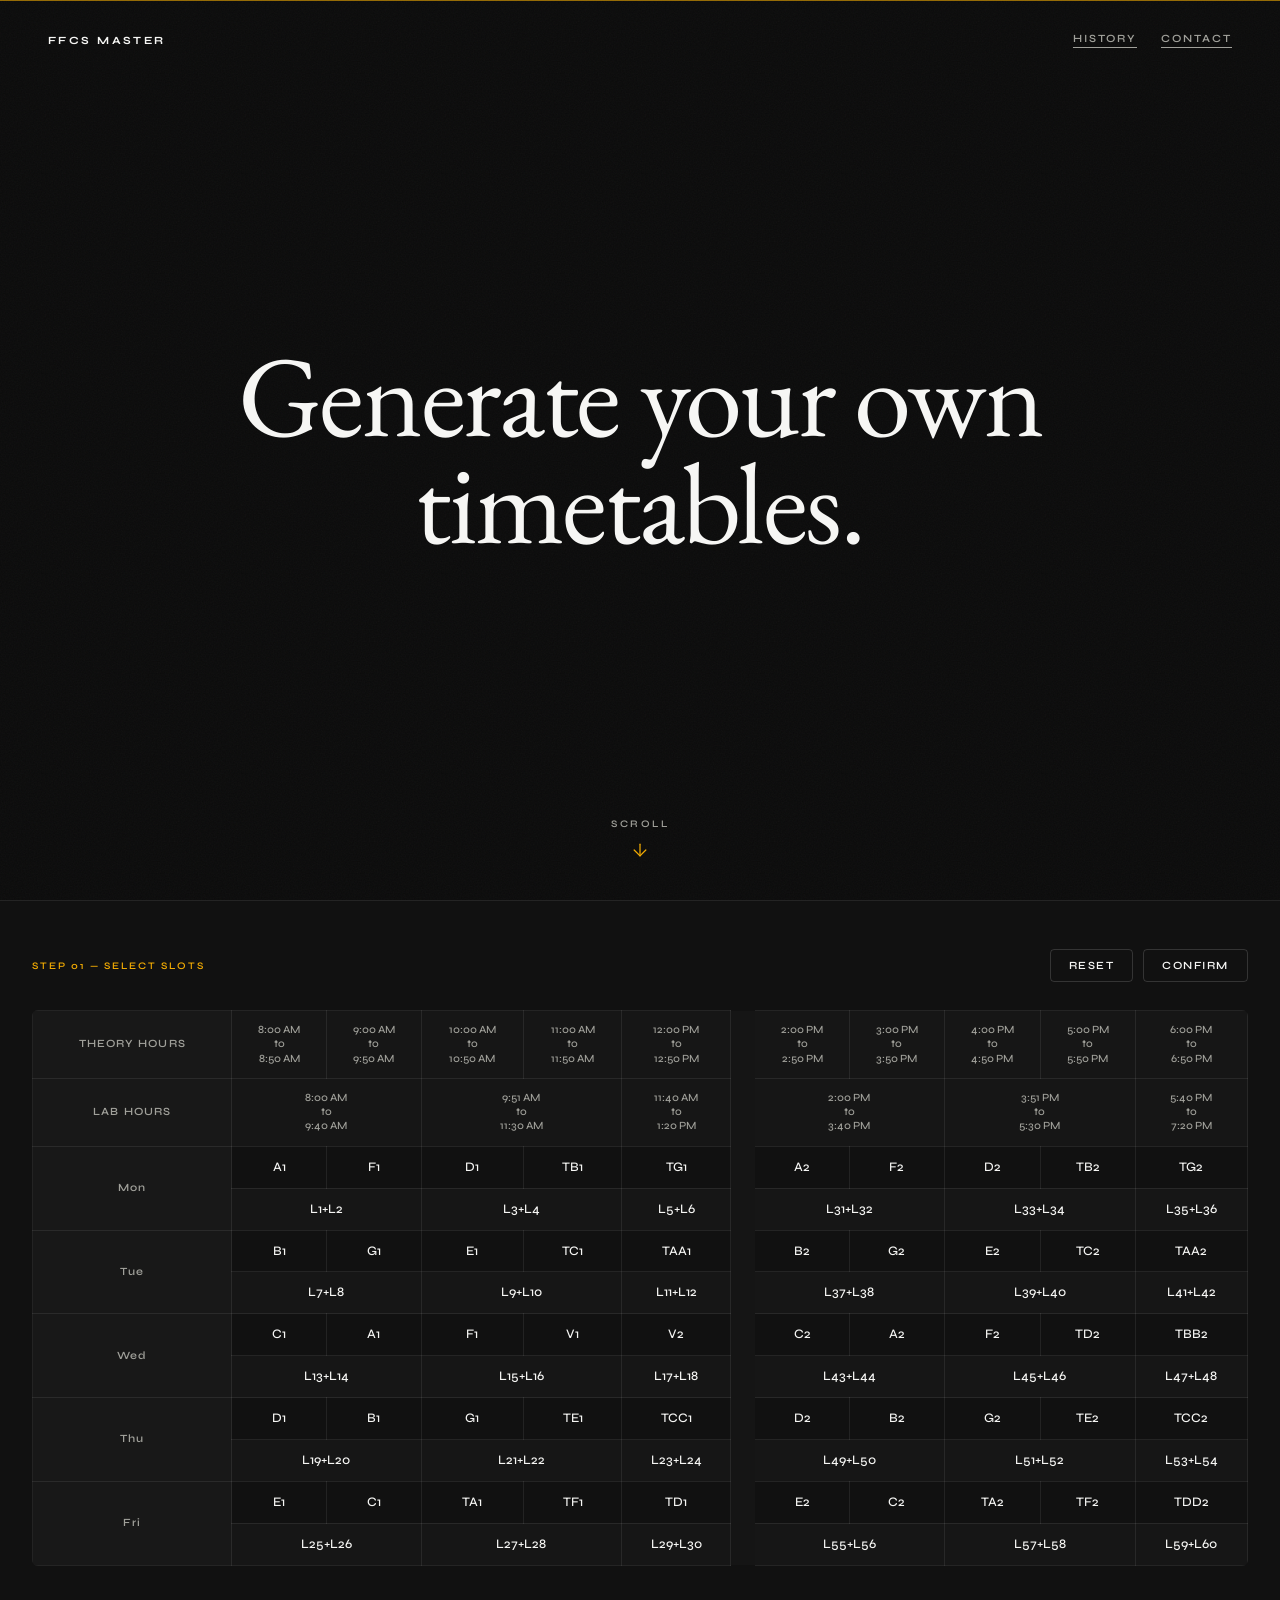
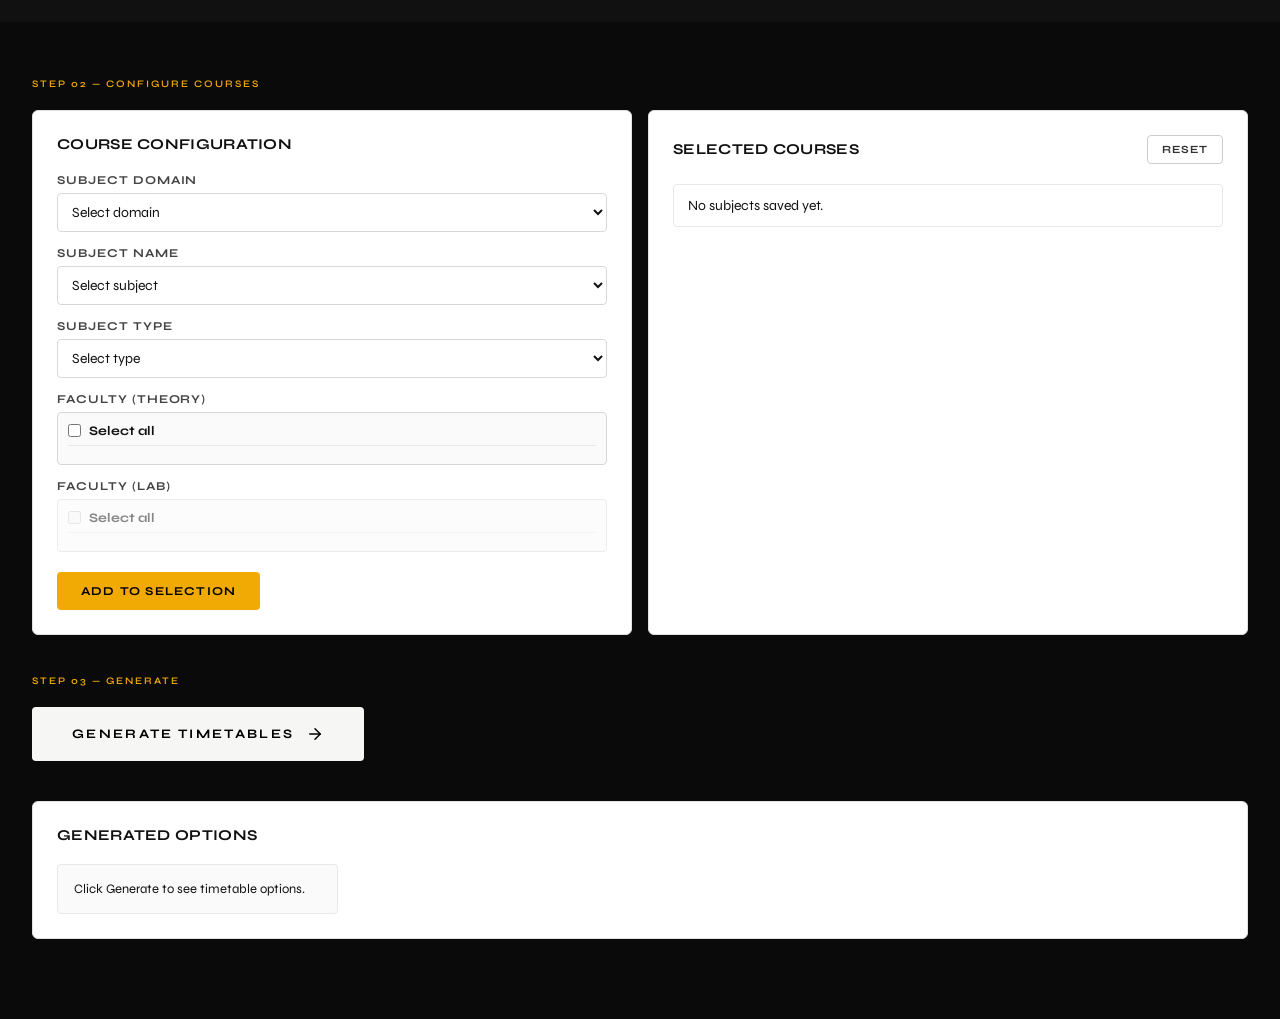
==== commit cf8cfcdd: "Added history part for  index.html" ====
--- a/frontend/index.html
+++ b/frontend/index.html
@@ -16,7 +16,10 @@
         <section class="hero">
             <nav class="hero-nav">
                 <span class="hero-brand">FFCS MASTER</span>
-                <a class="hero-link" href="#">CONTACT</a>
+                <div style="display:flex;gap:24px;align-items:center;">
+                    <a class="hero-link" href="history.html" target="_blank">HISTORY</a>
+                    <a class="hero-link" href="#">CONTACT</a>
+                </div>
             </nav>
             <div class="hero-content">
                 <h1>Generate your own<br>timetables.</h1>
@@ -293,9 +296,6 @@
         document.getElementById('scrollCta').addEventListener('click', () => {
             document.getElementById('timetableSection').scrollIntoView({ behavior: 'smooth' });
         });
-        // Bounce animation loop for arrow
-        const arrow = document.querySelector('.scroll-arrow');
-        // CSS handles it via animation
     </script>
 </body>
 </html>
--- a/frontend/style.css
+++ b/frontend/style.css
@@ -1,609 +1,689 @@
+/* ═══════════════════════════════════════════════
+   FFCS MASTER — style.css
+   ═══════════════════════════════════════════════ */
+
+/* ── Fonts & Tokens ── */
+@import url('https://fonts.googleapis.com/css2?family=EB+Garamond:ital,wght@0,400;0,500;1,400&family=Syne:wght@400;600;700&display=swap');
+
 :root {
-    --border: #e0e0e0;
-    --page-bg: #ffffff;
-    --day-bg: #ffffff;
-    --group-bg: #ffffff;
-    --theory-bg: #ffffff;
-    --lab-bg: #ffffff;
-    --break-bg: #ffffff;
-    --text: #222222;
-    --selected: #f1aa03;
-}
-
-* {
-    box-sizing: border-box;
-}
+    --black:       #0a0a0a;
+    --black-soft:  #111111;
+    --surface:     #1a1a1a;
+    --border-dark: rgba(255,255,255,0.08);
+    --border-mid:  rgba(255,255,255,0.15);
+    --white:       #f6f6f4;
+    --white-dim:   #a0a09a;
+    --amber:       #f1aa03;
+    --amber-dim:   #c48a02;
+    --red:         #e24b4a;
+    --gap:         20px;
+    --radius:      6px;
+    --font-display: 'EB Garamond', Georgia, serif;
+    --font-ui:      'Syne', 'Segoe UI', sans-serif;
+}
+
+/* ── Reset ── */
+*, *::before, *::after { box-sizing: border-box; margin: 0; padding: 0; }
+
+html { scroll-behavior: smooth; }
 
 body {
-    margin: 0;
-    font-family: "Inter", 'Segoe UI', Roboto, sans-serif;
-    color: var(--text);
-    background: var(--page-bg);
-}
-
-.page {
-    padding: 0 0px 24px;
-    display: flex;
-    flex-direction: column;
-    align-items: stretch;
-    gap: 16px;
-    background: #0b0b0b;
-}
-
+    font-family: var(--font-ui);
+    background: var(--black);
+    color: var(--white);
+    overflow-x: hidden;
+}
+
+/* ════════════════════════════════════════════════
+   HERO — TRUE FULL VIEWPORT
+   ════════════════════════════════════════════════ */
 .hero {
+    position: relative;
     width: 100%;
-    max-width: 100%;
-    background: #0b0b0b;
-    color: #f6f6f6;
-    border: 2px solid #141414;
-    padding: 42px 60px 28px;
-    display: grid;
-    gap: 24px;
-    text-align: center;
-    min-height: 80vh;
-    align-content: space-between;
-}
-
-.hero-top {
+    height: 100vh;
+    min-height: 600px;
+    background: var(--black);
+    display: flex;
+    flex-direction: column;
+    justify-content: space-between;
+    overflow: hidden;
+}
+
+/* Subtle grain texture */
+.hero::before {
+    content: '';
+    position: absolute;
+    inset: 0;
+    background-image: url("data:image/svg+xml,%3Csvg viewBox='0 0 200 200' xmlns='http://www.w3.org/2000/svg'%3E%3Cfilter id='n'%3E%3CfeTurbulence type='fractalNoise' baseFrequency='0.75' numOctaves='4' stitchTiles='stitch'/%3E%3C/filter%3E%3Crect width='100%25' height='100%25' filter='url(%23n)' opacity='0.04'/%3E%3C/svg%3E");
+    background-size: 200px 200px;
+    pointer-events: none;
+    z-index: 0;
+}
+
+/* Thin amber accent line at very top */
+.hero::after {
+    content: '';
+    position: absolute;
+    top: 0; left: 0; right: 0;
+    height: 1px;
+    background: var(--amber);
+    opacity: 0.6;
+}
+
+/* ── Hero Nav ── */
+.hero-nav {
+    position: relative;
+    z-index: 1;
     display: flex;
     justify-content: space-between;
     align-items: center;
+    padding: 32px 48px;
+}
+
+.hero-brand {
+    font-family: var(--font-ui);
+    font-size: 11px;
+    font-weight: 700;
+    letter-spacing: 0.22em;
+    color: var(--white);
+    text-transform: uppercase;
+}
+
+.hero-link {
+    font-size: 11px;
+    font-weight: 600;
+    letter-spacing: 0.18em;
+    color: var(--white-dim);
+    text-decoration: none;
+    text-transform: uppercase;
+    border-bottom: 1px solid currentColor;
+    padding-bottom: 2px;
+    transition: color 0.2s;
+}
+.hero-link:hover { color: var(--amber); }
+
+/* ── Hero Headline ── */
+.hero-content {
+    position: relative;
+    z-index: 1;
+    text-align: center;
+    padding: 0 32px;
+}
+
+.hero-content h1 {
+    font-family: var(--font-display);
+    font-size: clamp(52px, 9vw, 116px);
+    font-weight: 400;
+    line-height: 0.93;
+    letter-spacing: -0.02em;
+    color: var(--white);
+}
+
+/* ── Scroll CTA ── */
+.hero-scroll {
+    position: relative;
+    z-index: 1;
+    display: flex;
+    flex-direction: column;
+    align-items: center;
+    gap: 10px;
+    padding-bottom: 40px;
+    cursor: pointer;
+    transition: opacity 0.2s;
+}
+.hero-scroll:hover { opacity: 0.7; }
+
+.scroll-label {
+    font-size: 10px;
+    font-weight: 600;
+    letter-spacing: 0.25em;
+    color: var(--white-dim);
+}
+
+.scroll-arrow {
+    width: 20px;
+    height: 20px;
+    color: var(--amber);
+    animation: scrollBounce 1.8s ease-in-out infinite;
+}
+
+.scroll-arrow svg {
+    width: 100%;
+    height: 100%;
+}
+
+@keyframes scrollBounce {
+    0%, 100% { transform: translateY(0);   opacity: 1; }
+    50%       { transform: translateY(6px); opacity: 0.5; }
+}
+
+/* ════════════════════════════════════════════════
+   TIMETABLE SECTION
+   ════════════════════════════════════════════════ */
+.timetable-section {
+    background: var(--black-soft);
+    padding: 48px 32px 56px;
+    border-top: 1px solid var(--border-dark);
+}
+
+.section-header {
+    display: flex;
+    justify-content: space-between;
+    align-items: center;
+    margin-bottom: 28px;
+    flex-wrap: wrap;
+    gap: 12px;
+}
+
+.section-eyebrow {
+    font-size: 10px;
+    font-weight: 600;
+    letter-spacing: 0.2em;
+    text-transform: uppercase;
+    color: var(--amber);
+    margin-bottom: 20px;
+}
+
+.timetable-section .section-eyebrow {
+    margin-bottom: 0;
+}
+
+.top-controls {
+    display: flex;
+    gap: 10px;
+}
+
+/* Timetable scroll container — fixes mobile overflow */
+.timetable-scroll-wrapper {
+    width: 100%;
+    overflow-x: auto;
+    -webkit-overflow-scrolling: touch;
+    border-radius: var(--radius);
+}
+
+/* ── Table ── */
+.timetable {
+    width: 100%;
+    min-width: 860px;
+    border-collapse: collapse;
+    color: var(--white);
+    font-size: 13px;
+}
+
+.timetable th,
+.timetable td {
+    border: 1px solid var(--border-dark);
+    padding: 12px 8px;
+    text-align: center;
+    vertical-align: middle;
+    line-height: 1.3;
+}
+
+.timetable th.day {
+    font-size: 11px;
+    font-weight: 600;
+    letter-spacing: 0.1em;
+    color: var(--white-dim);
+    background: rgba(255,255,255,0.03);
+    min-width: 60px;
+    white-space: nowrap;
+}
+
+.timetable th.slot {
+    font-size: 11px;
+    font-weight: 500;
+    color: var(--white-dim);
+    background: rgba(255,255,255,0.02);
+}
+
+.timetable td.break,
+.timetable th.break {
+    background: rgba(255,255,255,0.015);
+    width: 24px;
+    min-width: 24px;
+    border-color: transparent;
+}
+
+.timetable td.slot {
+    cursor: pointer;
+    transition: background 0.14s, color 0.14s;
+    font-weight: 500;
+    color: var(--white);
+}
+
+.timetable td.slot:hover:not(.disabled):not(.selected) {
+    background: rgba(241,170,3,0.12);
+    color: var(--amber);
+}
+
+.timetable td.slot.selected {
+    background: var(--amber) !important;
+    color: #000 !important;
+    font-weight: 700;
+}
+
+.timetable td.slot.disabled {
+    background: rgba(255,255,255,0.03) !important;
+    color: rgba(255,255,255,0.2) !important;
+    cursor: not-allowed;
+}
+
+.timetable td.theory-slot { background: transparent; }
+.timetable td.lab-slot    { background: rgba(255,255,255,0.02); }
+
+/* ════════════════════════════════════════════════
+   SHARED CONTENT WRAPPER — fixes alignment
+   ════════════════════════════════════════════════ */
+.content-wrapper {
+    max-width: 1320px;
+    width: 100%;
+    margin: 0 auto;
+    padding: 56px 32px 80px;
+}
+
+/* ════════════════════════════════════════════════
+   COURSE LAYOUT
+   ════════════════════════════════════════════════ */
+.course-layout {
+    display: grid;
+    grid-template-columns: 1fr 1fr;
+    gap: 16px;
+}
+
+.course-panel {
+    background: #fff;
+    border: 1px solid #e0e0e0;
+    border-radius: var(--radius);
+    padding: 24px;
+    color: #111;
+}
+
+.panel-title {
+    font-family: var(--font-ui);
+    font-size: 15px;
+    font-weight: 700;
+    color: #111;
+    margin-bottom: 20px;
+    letter-spacing: 0.02em;
+    text-transform: uppercase;
+}
+
+.panel-title-row {
+    display: flex;
+    justify-content: space-between;
+    align-items: center;
+    margin-bottom: 20px;
+}
+.panel-title-row .panel-title { margin-bottom: 0; }
+
+.panel-footer {
+    margin-top: 20px;
+}
+
+/* ── Subject rows ── */
+.subject-row {
+    display: flex;
+    flex-direction: column;
+    gap: 14px;
+}
+
+.field {
+    display: flex;
+    flex-direction: column;
+    gap: 6px;
+}
+
+.field-label {
     font-size: 12px;
-    letter-spacing: 0.18em;
-    text-transform: uppercase;
-    color: #f6f6f6;
-}
-
-.hero-brand {
-    font-weight: 700;
-}
-
-.hero-link {
-    color: inherit;
-    text-decoration: none;
-    border-bottom: 2px solid currentColor;
-    padding-bottom: 3px;
-    font-weight: 600;
-}
-
-.hero-content h1 {
-    margin: 0;
-    font-family: "Georgia", "Times New Roman", serif;
-    font-size: clamp(48px, 8vw, 104px);
-    line-height: 0.95;
-    font-weight: 400;
-    letter-spacing: -0.02em;
-}
-
-.hero-features {
-    display: flex;
-    flex-wrap: wrap;
-    justify-content: center;
-    gap: 14px;
-    font-size: 12px;
+    font-weight: 700;
+    color: #444;
+    text-transform: uppercase;
     letter-spacing: 0.08em;
-    text-transform: uppercase;
-    color: #d8d8d8;
-}
-
-.subject-section {
+}
+
+.field select {
     width: 100%;
-    max-width: 1400px;
-    background: #ffffff;
-    border: 2px solid var(--border);
-    padding: 16px;
-    margin-left: 20px;
-    margin-right: 20px;
-}
-
-.course-layout {
-    width: 100%;
-    max-width: 1400px;
-    display: grid;
-    grid-template-columns: minmax(320px, 1fr) minmax(320px, 1fr);
-    gap: 14px;
-    margin-left: 20px;
-    margin-right: 20px;
-}
-
-.course-panel {
-    background: #ffffff;
-    border: 2px solid var(--border);
-    padding: 16px;
-}
-
-.course-panel .subject-row {
-    grid-template-columns: 1fr;
-}
-
-.course-panel .field select {
-    width: 100%;
-}
-
+    border: 1.5px solid #d8d8d8;
+    border-radius: 4px;
+    padding: 9px 10px;
+    font-family: var(--font-ui);
+    font-size: 14px;
+    color: #111;
+    background: #fff;
+    outline: none;
+    transition: border-color 0.15s;
+}
+.field select:focus { border-color: #f1aa03; }
+
+/* ── Faculty checkboxes ── */
 .faculty-select {
     display: flex;
     flex-direction: column;
     gap: 6px;
-    border: 2px solid var(--border);
-    padding: 8px;
-    background: #ffffff;
+    border: 1.5px solid #d8d8d8;
+    border-radius: 4px;
+    padding: 10px;
+    background: #fafafa;
 }
 
 .faculty-list {
-    max-height: 140px;
+    max-height: 130px;
     overflow-y: auto;
-    border-top: 1px solid #cccccc;
-    padding-top: 6px;
-    display: grid;
+    border-top: 1px solid #e8e8e8;
+    padding-top: 8px;
+    display: flex;
+    flex-direction: column;
     gap: 6px;
 }
 
 .faculty-option {
     display: flex;
     align-items: center;
-    gap: 6px;
+    gap: 8px;
+    font-size: 13px;
     font-weight: 500;
+    color: #222;
+    cursor: pointer;
 }
 
 .select-all {
     display: flex;
     align-items: center;
-    gap: 6px;
-    font-weight: 600;
+    gap: 8px;
+    font-size: 13px;
+    font-weight: 700;
+    color: #111;
+    cursor: pointer;
 }
 
 .faculty-select.disabled {
-    opacity: 0.6;
-}
-
-.course-panel .controls {
-    width: 100%;
-    justify-content: flex-start;
-}
-
-.saved-list .saved-card-content {
-    grid-template-columns: 140px 1fr;
-}
-
-.section-title {
-    margin: 0 0 12px;
-    font-size: 18px;
-}
-
-.subject-row,
-.faculty-row {
-    display: grid;
-    grid-template-columns: repeat(2, minmax(220px, 1fr));
-    gap: 12px;
-}
-
-.field {
-    display: flex;
-    flex-direction: column;
-    gap: 6px;
-    font-weight: 600;
-}
-
-.field select,
-.field textarea {
-    border: 2px solid var(--border);
-    padding: 8px;
-    font-family: "Trebuchet MS", Arial, sans-serif;
-    font-size: 14px;
-}
-
-.field textarea:disabled {
-    background: #efefef;
-    color: #666666;
+    opacity: 0.5;
+    pointer-events: none;
 }
 
 .field-error {
     font-size: 12px;
-    color: #b00020;
+    color: var(--red);
     font-weight: 600;
     margin-top: 4px;
 }
 
-.field select.error {
-    border-color: #b00020;
-}
-
-.hidden {
-    display: none;
-}
-
-.controls {
-    width: 100%;
-    max-width: 1400px;
-    display: flex;
-    justify-content: flex-end;
-}
-
-.top-controls {
-    justify-content: space-between;
-    align-items: center;
-    gap: 12px;
-}
-.top-controls button, .controls button {
-    background: transparent;
-    color: #f6f6f6;
-    border: 1px solid rgba(255, 255, 255, 0.3);
-    border-radius: 4px;
-    transition: all 0.3s ease;
-}
-.subject-controls {
-    justify-content: flex-start;
-    margin-top: 10px;
-}
-.top-controls button:hover {
-    background: #f6f6f6;
-    color: #000;
-}
-#resetSelections, #historyButton, #confirmSelections {
-    background: #1a1a1a;
-    color: white;
-    border: 1px solid #f1aa03; /* Neon border to match theme */
-    padding: 10px 20px;
-    border-radius: 5px;
-    cursor: pointer;
-    font-weight: 600;
-    transition: 0.3s;
-}
-
-.history-btn:hover {
-    background: #efefef;
-}
-
-.history-icon {
-    display: inline-flex;
-    width: 20px;
-    height: 20px;
-    color: #333333;
-}
-
-.history-icon svg {
-    width: 100%;
-    height: 100%;
-}
-
-#resetSelections:hover,
-#confirmSelections:hover {
-    background: #efefef;
-}
-
-#saveSubject {
-    background: #f1aa03; /* Cyber Amber */
-    color: #000000;      /* Black text for contrast */
-    border: none;
-    padding: 12px 24px;
-    font-weight: 700;
-    text-transform: uppercase;
-    letter-spacing: 0.05em;
-    cursor: pointer;
-    transition: all 0.2s ease;
-    width: auto;
-}
-
-#saveSubject:hover {
-    background: #ffffff;
-    box-shadow: 0 0 15px rgba(241, 170, 3, 0.4);
-}
-
-.saved-section {
-    width: 100%;
-    max-width: 1400px;
-    background: #ffffff;
-    border: 2px solid var(--border);
-    padding: 16px;
-}
-
-.saved-header {
-    display: flex;
-    justify-content: space-between;
-    align-items: center;
+.hidden { display: none !important; }
+
+/* ── Saved subjects list ── */
+.saved-list {
+    display: flex;
+    flex-direction: column;
     gap: 10px;
-    margin-bottom: 12px;
-}
-
-.history-actions {
-    display: inline-flex;
-    gap: 8px;
-}
-
-#clearHistory,
-#backHome {
-    background: #ffffff;
-    border: 2px solid #333333;
-    padding: 8px 14px;
-    font-weight: 700;
-    cursor: pointer;
-}
-
-#clearHistory:hover,
-#backHome:hover {
-    background: #efefef;
-}
-
-#resetSubjects {
-    background: #ffffff;
-    border: 2px solid #333333;
-    padding: 8px 14px;
-    font-weight: 700;
-    cursor: pointer;
-}
-
-#resetSubjects:hover {
-    background: #efefef;
-}
-
-.saved-list {
-    display: flex;
-    flex-direction: column;
-    gap: 10px;
-}
-
-.generate-controls {
-    justify-content: flex-start;
-    gap: 10px;
-}
-
-.generate-controls #generateOutput {
-    background: #ffffff; /* Pure white to stand out on dark background */
-    color: #000000;
-    border: none;
-    padding: 16px 32px;
-    font-weight: 800;
-    font-size: 16px;
-    text-transform: uppercase;
-    letter-spacing: 2px;
-    cursor: pointer;
-    transition: all 0.3s ease;
-    margin-top: 20px;
-}
-
-.generate-controls #generateOutput:hover {
-    background: #f1aa03; /* Swaps to Amber on hover */
-    transform: translateY(-2px);
-    box-shadow: 0 5px 20px rgba(255, 255, 255, 0.2);
-}
-
-.slot-choice-menu {
-    position: absolute;
-    z-index: 50;
-    background: #ffffff;
-    border: 2px solid var(--border);
-    padding: 10px;
-    display: flex;
-    flex-direction: column;
-    gap: 8px;
-    min-width: 210px;
-    box-shadow: 0 8px 20px rgba(0, 0, 0, 0.15);
-}
-
-.slot-choice-menu.hidden {
-    display: none;
-}
-
-.slot-choice-title {
-    margin: 0;
-    font-weight: 700;
-    font-size: 14px;
-}
-
-.slot-choice-options {
-    display: flex;
-    flex-direction: column;
-    gap: 8px;
-}
-
-.slot-choice-btn,
-.slot-choice-cancel {
-    background: #ffffff;
-    border: 2px solid #333333;
-    padding: 7px 10px;
-    font-weight: 700;
-    cursor: pointer;
-    text-align: left;
-}
-
-.slot-choice-btn:hover,
-.slot-choice-cancel:hover {
-    background: #efefef;
 }
 
 .saved-card {
-    border: 2px solid var(--border);
-    padding: 10px 12px;
+    border: 1px solid #e8e8e8;
+    border-radius: 4px;
+    padding: 12px 14px;
     display: flex;
     justify-content: space-between;
     align-items: flex-start;
     gap: 12px;
     font-size: 14px;
+    color: #111;
 }
 
 .saved-card-content {
     display: grid;
-    grid-template-columns: 160px 1fr;
-    gap: 6px 12px;
-}
-
-.saved-card strong {
-    font-weight: 700;
-}
-
+    grid-template-columns: 100px 1fr;
+    gap: 4px 12px;
+    font-size: 13px;
+}
+
+.saved-card strong { font-weight: 700; color: #333; }
+
+/* ════════════════════════════════════════════════
+   BUTTONS
+   ════════════════════════════════════════════════ */
+
+/* Ghost buttons (Reset, Confirm in timetable header) */
+#resetSelections,
+#confirmSelections {
+    font-family: var(--font-ui);
+    font-size: 11px;
+    font-weight: 600;
+    letter-spacing: 0.14em;
+    text-transform: uppercase;
+    background: transparent;
+    color: var(--white);
+    border: 1px solid var(--border-mid);
+    border-radius: 4px;
+    padding: 9px 18px;
+    cursor: pointer;
+    transition: background 0.2s, color 0.2s, border-color 0.2s;
+}
+#resetSelections:hover,
+#confirmSelections:hover {
+    background: var(--amber);
+    color: #000;
+    border-color: var(--amber);
+}
+
+/* Add to Selection — amber CTA */
+#saveSubject {
+    font-family: var(--font-ui);
+    font-size: 12px;
+    font-weight: 700;
+    letter-spacing: 0.1em;
+    text-transform: uppercase;
+    background: var(--amber);
+    color: #000;
+    border: none;
+    border-radius: 4px;
+    padding: 12px 24px;
+    cursor: pointer;
+    transition: background 0.2s, transform 0.1s;
+}
+#saveSubject:hover { background: var(--amber-dim); }
+#saveSubject:active { transform: scale(0.98); }
+
+/* Ghost button inside white panel */
+.btn-ghost {
+    font-family: var(--font-ui);
+    font-size: 11px;
+    font-weight: 700;
+    letter-spacing: 0.1em;
+    text-transform: uppercase;
+    background: transparent;
+    color: #333;
+    border: 1.5px solid #ccc;
+    border-radius: 4px;
+    padding: 7px 14px;
+    cursor: pointer;
+    transition: background 0.15s;
+}
+.btn-ghost:hover { background: #f2f2f2; }
+
+/* Delete button */
 .delete-subject-btn {
-    background: #ffffff;
-    border: 2px solid #333333;
+    font-family: var(--font-ui);
+    font-size: 11px;
+    font-weight: 700;
+    text-transform: uppercase;
+    letter-spacing: 0.08em;
+    background: transparent;
+    border: 1.5px solid #ccc;
+    border-radius: 4px;
     padding: 6px 12px;
-    font-weight: 700;
-    cursor: pointer;
-}
-
+    cursor: pointer;
+    color: #555;
+    white-space: nowrap;
+    transition: background 0.15s, border-color 0.15s;
+}
 .delete-subject-btn:hover {
-    background: #efefef;
-}
-
+    background: #ffeaea;
+    border-color: #e24b4a;
+    color: #c0302f;
+}
+
+/* ── Generate button — large full-width style ── */
+.generate-controls {
+    margin-bottom: 40px;
+}
+
+#generateOutput {
+    font-family: var(--font-ui);
+    font-size: 13px;
+    font-weight: 700;
+    letter-spacing: 0.18em;
+    text-transform: uppercase;
+    background: var(--white);
+    color: #000;
+    border: none;
+    border-radius: 4px;
+    padding: 18px 40px;
+    cursor: pointer;
+    display: inline-flex;
+    align-items: center;
+    gap: 12px;
+    transition: background 0.2s, transform 0.15s;
+}
+#generateOutput svg {
+    width: 18px;
+    height: 18px;
+    transition: transform 0.2s;
+}
+#generateOutput:hover {
+    background: var(--amber);
+}
+#generateOutput:hover svg {
+    transform: translateX(4px);
+}
+
+/* ════════════════════════════════════════════════
+   GENERATED OPTIONS — fixed grid (row-based)
+   ════════════════════════════════════════════════ */
+.saved-section {
+    background: #fff;
+    border: 1px solid #e0e0e0;
+    border-radius: var(--radius);
+    padding: 24px;
+}
+
+.saved-section .panel-title {
+    margin-bottom: 20px;
+}
+
+/* Row-first grid — no horizontal overflow issues */
 .generated-list {
     display: grid;
-    grid-auto-flow: column;
-    grid-auto-columns: minmax(280px, 1fr);
-    grid-template-rows: repeat(3, auto);
-    gap: 12px;
-    overflow-x: auto;
-    padding-bottom: 8px;
+    grid-template-columns: repeat(auto-fill, minmax(260px, 1fr));
+    gap: 14px;
 }
 
 .generated-card {
-    border: 2px solid var(--border);
-    padding: 10px 12px;
-    background: #ffffff;
-    min-width: 280px;
+    border: 1px solid #e8e8e8;
+    border-radius: 4px;
+    padding: 16px;
+    background: #fafafa;
+    font-size: 13px;
+    color: #111;
+}
+
+.generated-card--empty {
+    color: #999;
+    font-size: 14px;
+    grid-column: 1 / -1;
 }
 
 .generated-title {
-    margin: 0 0 6px;
-    font-size: 15px;
-    font-weight: 700;
-}
-
-.generated-line {
-    margin: 4px 0;
-    font-size: 14px;
+    font-weight: 700;
+    font-size: 13px;
+    text-transform: uppercase;
+    letter-spacing: 0.06em;
+    margin-bottom: 10px;
+    color: #111;
 }
 
 .generated-item {
-    border-top: 1px dashed var(--border);
-    padding-top: 8px;
-    margin-top: 8px;
-    display: grid;
+    border-top: 1px dashed #e0e0e0;
+    padding-top: 10px;
+    margin-top: 10px;
+    display: flex;
+    flex-direction: column;
     gap: 6px;
-    font-size: 13px;
 }
 
 .generated-row {
     display: grid;
-    grid-template-columns: 140px 1fr;
+    grid-template-columns: 120px 1fr;
     gap: 8px;
-}
-
-.timetable-section {
-    background-color: #0b0b0b; 
-    padding: 60px 20px;
-    min-height: 100vh;
-}
-
-.timetable {
-
-    background: rgba(255, 255, 255, 0.03) !important; /* Very faint white tint */
-    border: 1px solid rgba(255, 255, 255, 0.1);
-    border-radius: 12px;
-    border-collapse: separate;
-    border-spacing: 0;
-    width: 100%;
-    color: #ffffff; /* Forces text to be white */
-
-}
-.timetable td, .timetable th {
-    border: 1px solid rgba(255, 255, 255, 0.08) !important;
-    padding: 15px;
-    background: transparent !important; /* Removes the "white block" look */
-    color: #ffffff !important;
-    text-align: center;
-}
-.timetable th.corner {
-    background: var(--group-bg);
-    min-width: 70px;
-}
-
-.timetable th.group {
-    background: #ffffff;
-    padding: 25px 10px; /* Extra height for the main headers */
-    font-weight: 700;
-    text-transform: uppercase;
-}
-
-.timetable th.break-head {
-    background: var(--group-bg);
-    font-weight: 700;
-    min-width: 70px;
-}
-
-.timetable th.day {
-    background: var(--day-bg);
-    font-weight: 700;
-    min-width: 70px;
-}
-.timetable td.selected {
-    background: #f1aa03 !important; 
-    color: #000000 !important;
-    font-weight: bold;
-    box-shadow: 0 0 15px rgba(181, 247, 58, 0.4);
-}
-.timetable td.break {
-    background: var(--break-bg);
-    min-width: 70px;
-}
-
-.timetable td.slot {
-    cursor: pointer;
-    transition: background 0.15s ease-in-out;
-}
-
-.timetable td.theory-slot {
-    background: var(--theory-bg);
-}
-
-.timetable td.lab-slot {
-    background: var(--lab-bg);
-}
-
-.timetable td.slot.selected {
-    background: #f1aa03!important; 
-    color: #000;
-    font-weight: 700;
-    box-shadow: 0 0 15px rgba(181, 247, 58, 0.3);
-}
-
-.timetable td.slot.disabled {
-    background: #e0e0e0;
-    color: #6b6b6b;
-    cursor: not-allowed;
-}
-
-
-@media (max-width: 1100px) {
-    .page {
-        padding: 0 0 16px;
-    }
-
-    .hero {
-        padding: 24px 18px;
-        min-height: 70vh;
-    }
-
-    .hero-top {
-        flex-direction: column;
-        gap: 10px;
-    }
-
-    .saved-header {
-        flex-direction: column;
-        align-items: flex-start;
-    }
-
-    .saved-card {
-        flex-direction: column;
-    }
-
-    .subject-row,
-    .faculty-row {
-        grid-template-columns: 1fr;
-    }
-
-    .timetable th,
-    .timetable td {
-        padding: 8px 6px;
-        min-width: 60px;
-        font-size: 12px;
-    }
-}
+    font-size: 13px;
+}
+
+.generated-row strong {
+    color: #555;
+    font-weight: 600;
+}
+
+/* ════════════════════════════════════════════════
+   SLOT BUNDLE POPUP
+   ════════════════════════════════════════════════ */
+.slot-choice-menu {
+    position: absolute;
+    z-index: 100;
+    background: #fff;
+    border: 1px solid #d0d0d0;
+    border-radius: var(--radius);
+    padding: 14px;
+    display: flex;
+    flex-direction: column;
+    gap: 8px;
+    min-width: 200px;
+    box-shadow: 0 8px 32px rgba(0,0,0,0.18);
+}
+
+.slot-choice-title {
+    font-size: 12px;
+    font-weight: 700;
+    text-transform: uppercase;
+    letter-spacing: 0.1em;
+    color: #111;
+}
+
+.slot-choice-options {
+    display: flex;
+    flex-direction: column;
+    gap: 6px;
+}
+
+.slot-choice-btn,
+.slot-choice-cancel {
+    font-family: var(--font-ui);
+    font-size: 13px;
+    font-weight: 600;
+    background: #f5f5f5;
+    border: 1px solid #e0e0e0;
+    border-radius: 4px;
+    padding: 8px 12px;
+    cursor: pointer;
+    text-align: left;
+    color: #111;
+    transition: background 0.14s;
+}
+.slot-choice-btn:hover { background: #ffe8a0; border-color: #f1aa03; }
+.slot-choice-cancel { background: transparent; color: #888; font-size: 12px; }
+.slot-choice-cancel:hover { background: #f0f0f0; }
+
+/* ════════════════════════════════════════════════
+   RESPONSIVE
+   ════════════════════════════════════════════════ */
+@media (max-width: 900px) {
+    .hero-nav { padding: 24px 24px; }
+    .timetable-section { padding: 36px 16px 40px; }
+    .content-wrapper { padding: 40px 16px 60px; }
+    .course-layout { grid-template-columns: 1fr; }
+    .section-header { flex-direction: column; align-items: flex-start; }
+}
+
+@media (max-width: 480px) {
+    .hero-content h1 { line-height: 1; }
+    #generateOutput { width: 100%; justify-content: center; }
+    .generated-list { grid-template-columns: 1fr; }
+}
